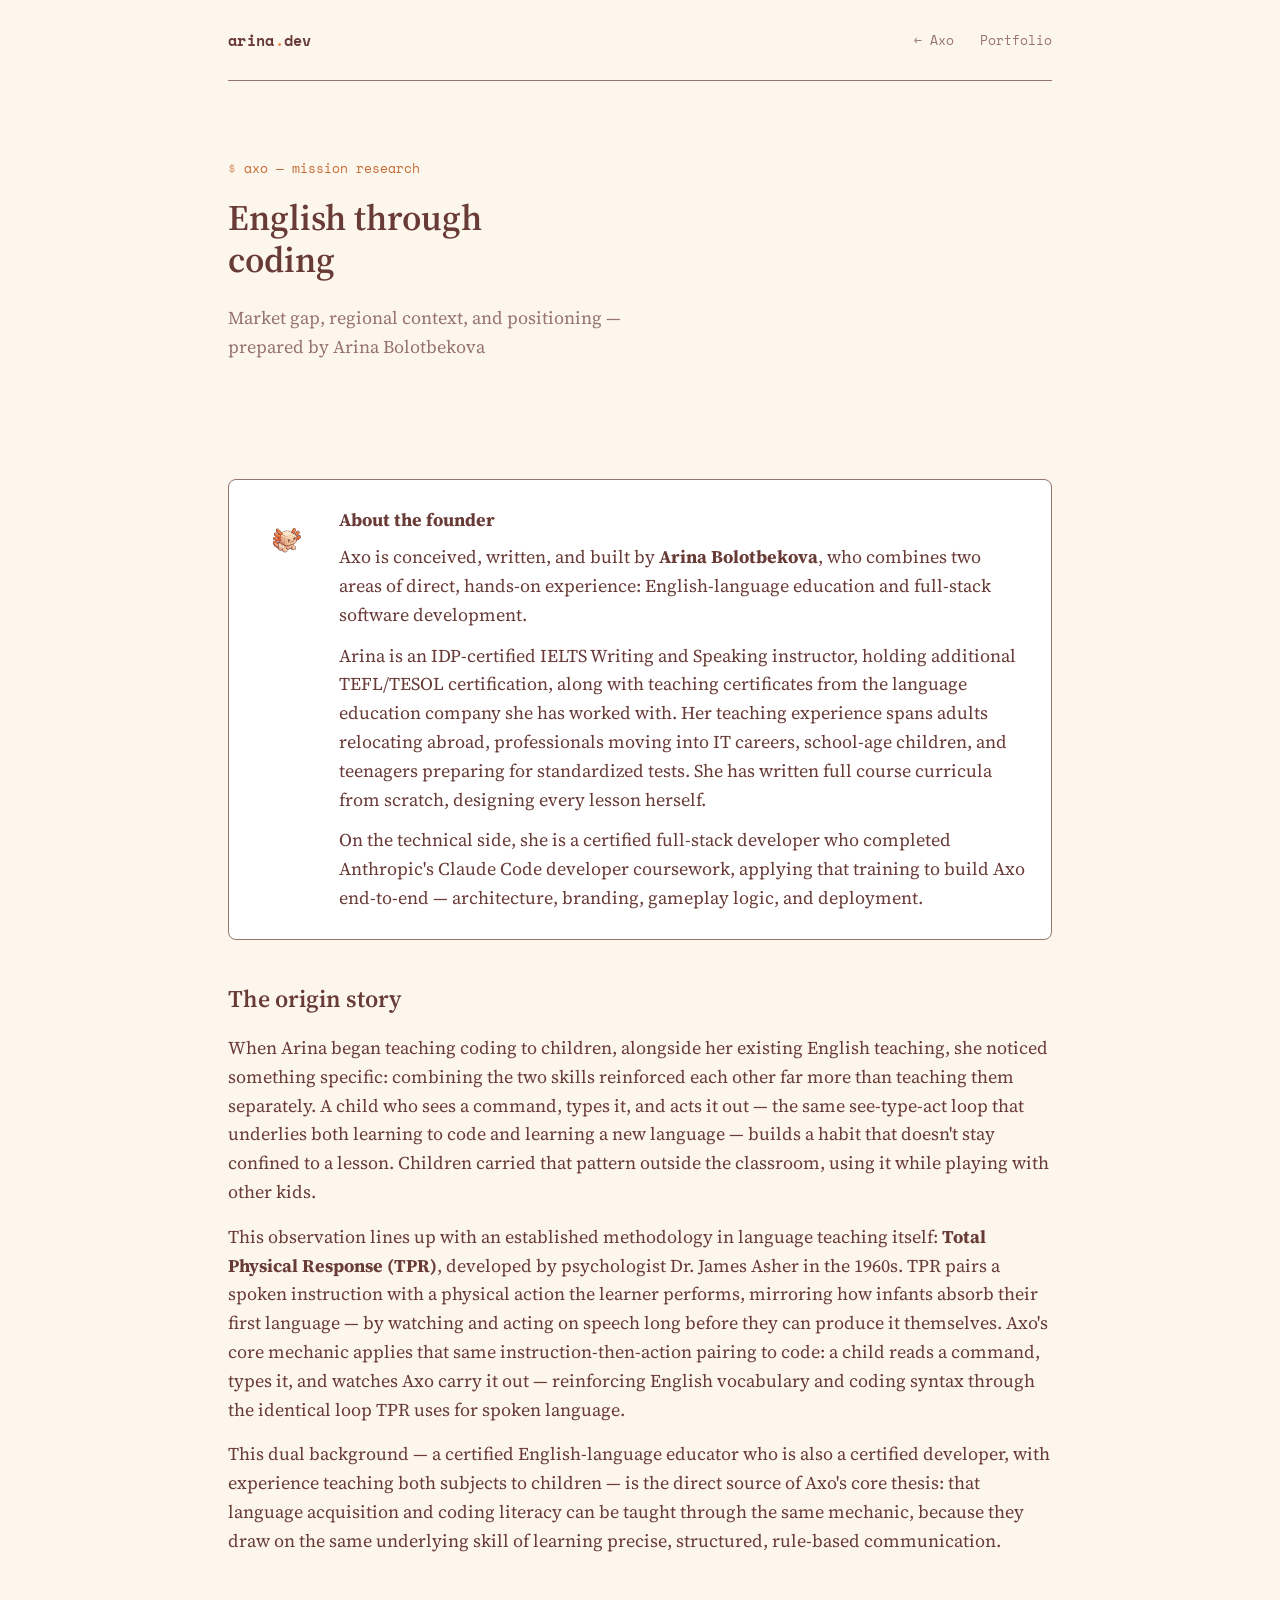
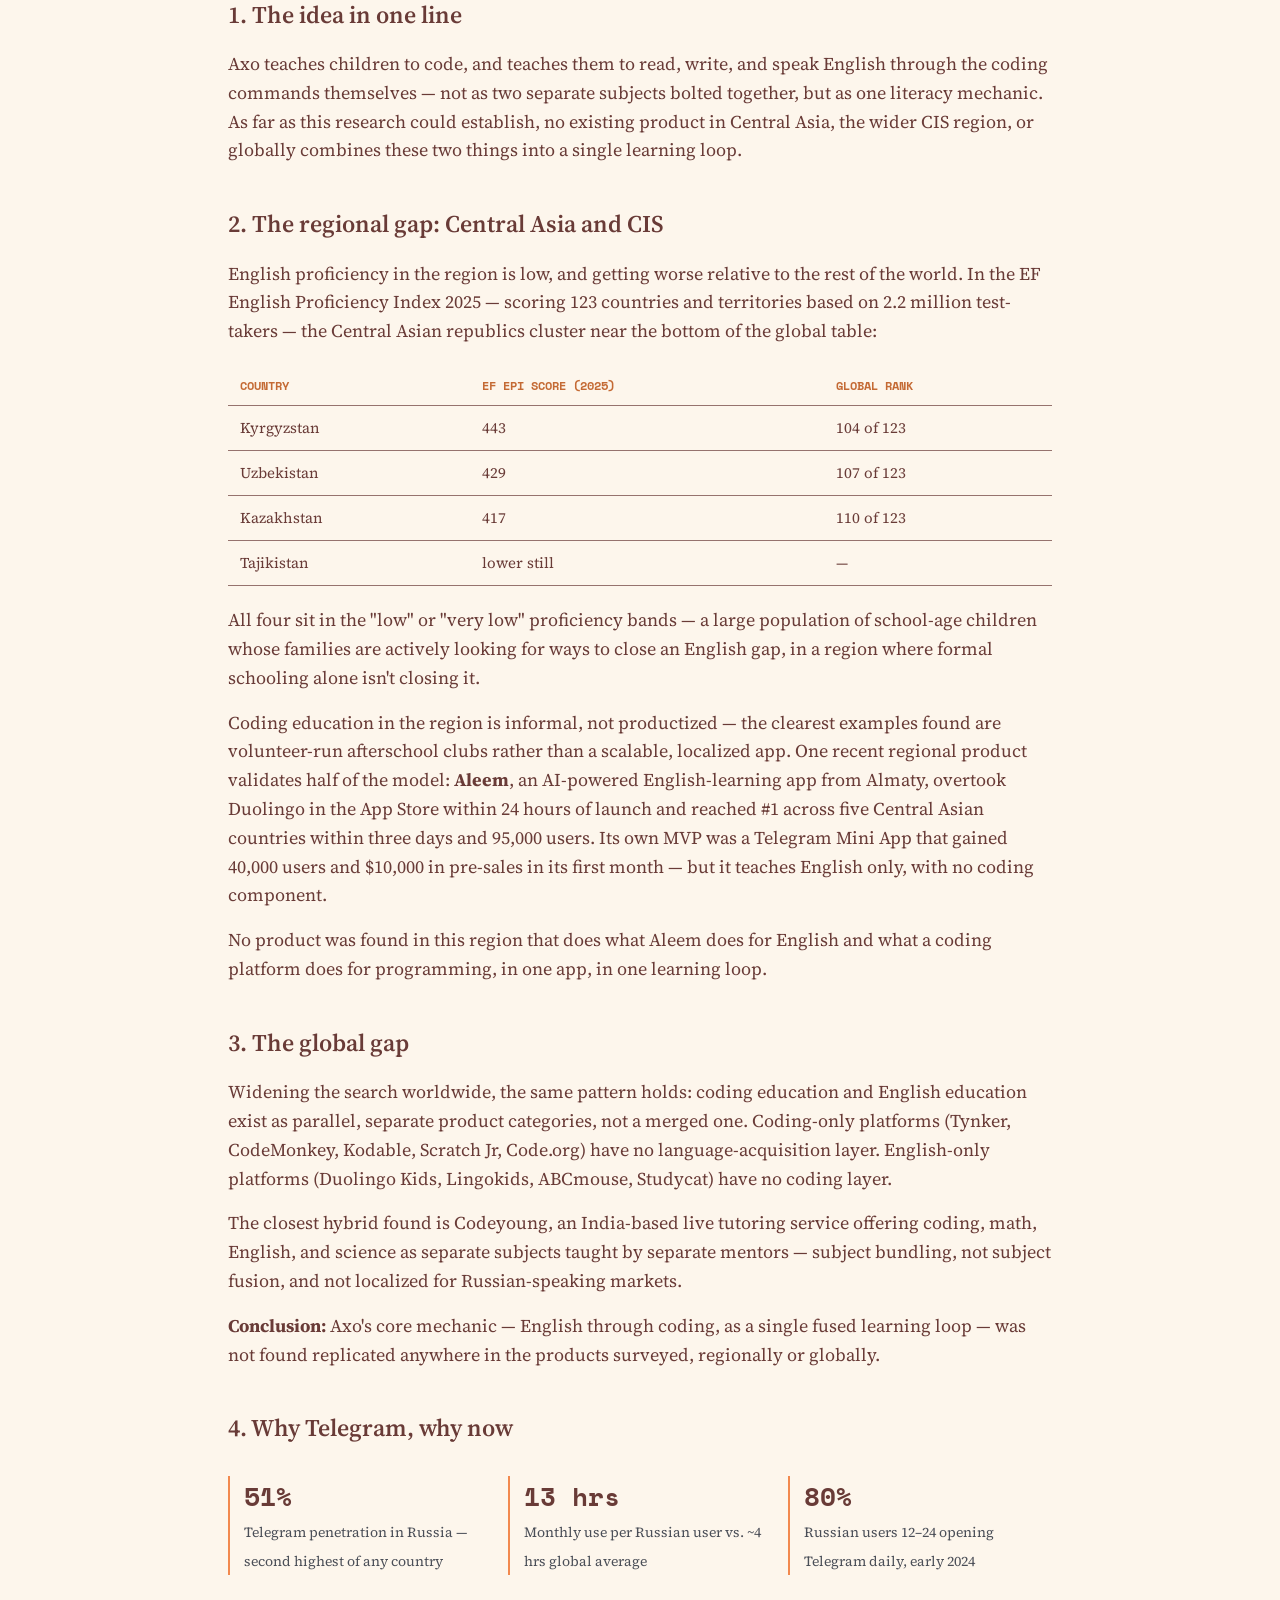
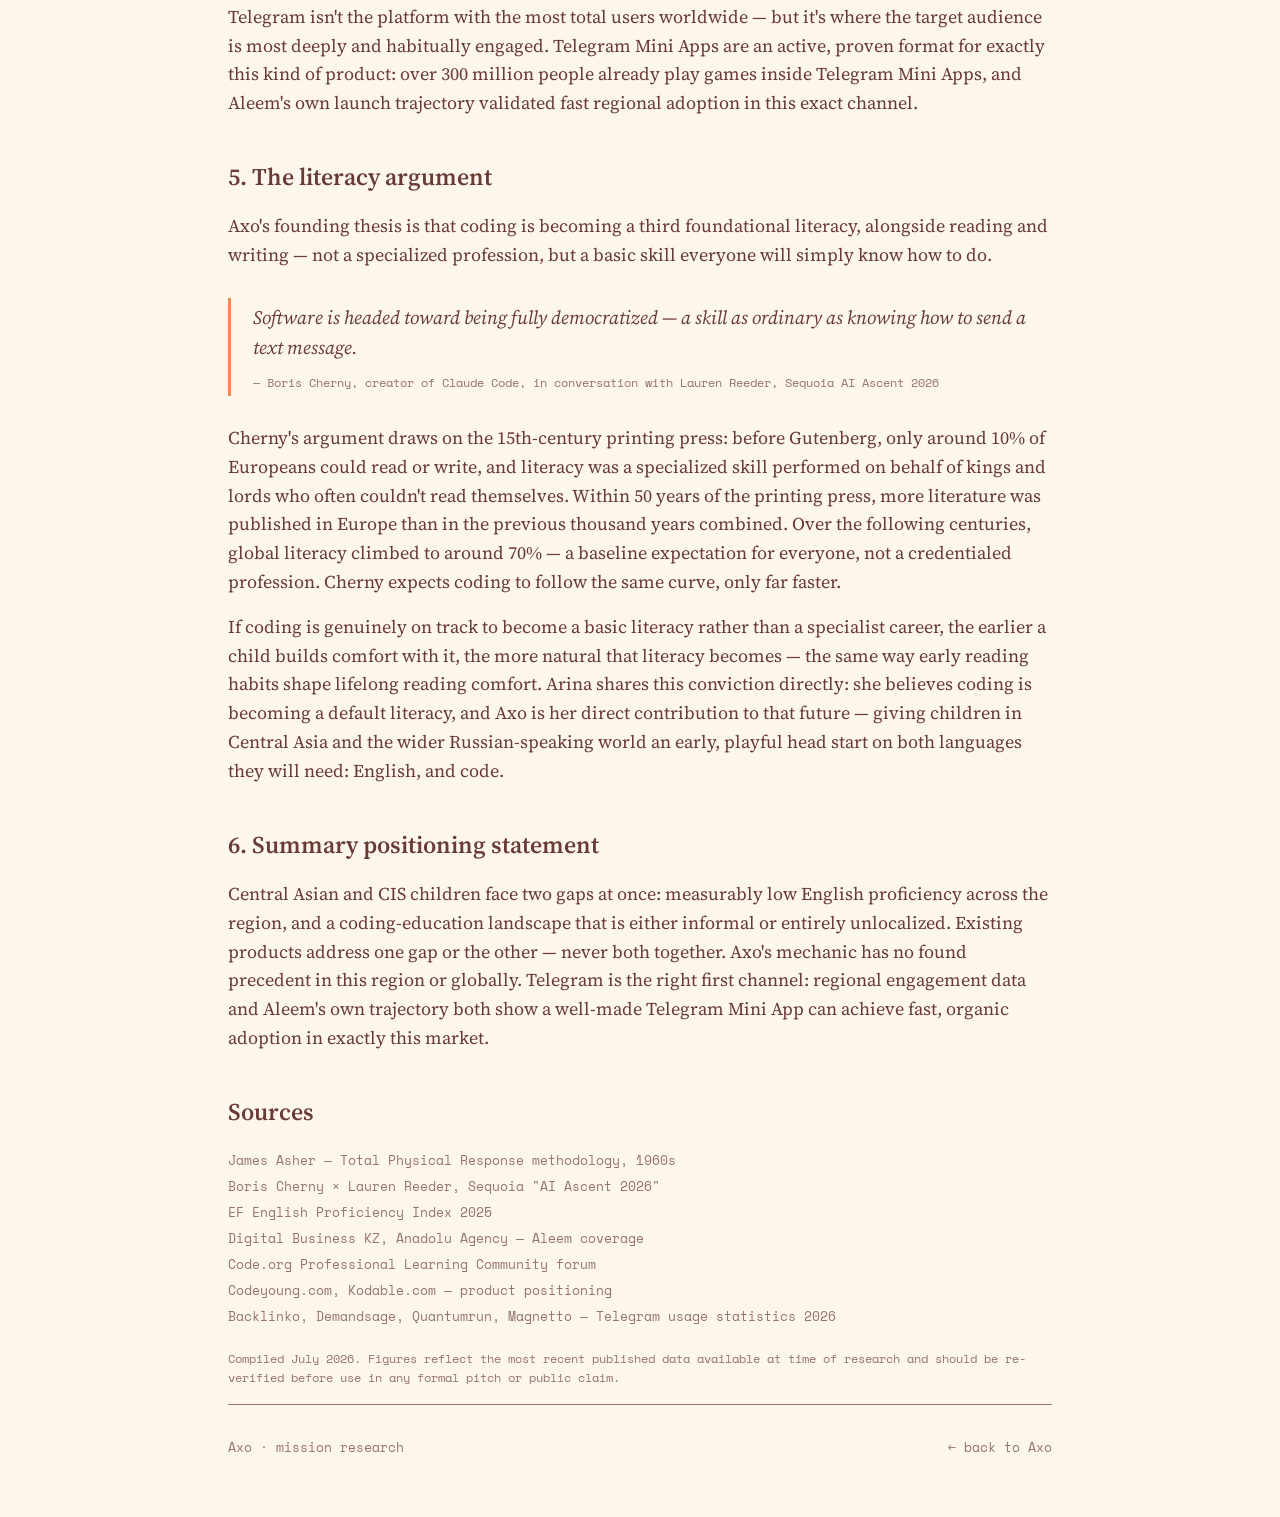
==== axo-research.html @ 9caea08e "Initial commit: static portfolio site (index, Axo page, Axo research)" ====
<!DOCTYPE html>
<html lang="en">
<head>
<meta charset="UTF-8">
<meta name="viewport" content="width=device-width, initial-scale=1.0">
<title>Axo — Mission Research</title>
<link rel="stylesheet" href="styles.css">
</head>
<body class="axo-theme">

<div class="wrap">
  <nav class="nav">
    <a href="index.html" class="nav-mark" style="color:var(--axo-brown)">arina<span style="color:var(--axo-orange)">.</span>dev</a>
    <div class="nav-links">
      <a href="axo.html">← Axo</a>
      <a href="index.html">Portfolio</a>
    </div>
  </nav>

  <section class="hero">
    <div class="eyebrow">axo — mission research</div>
    <h1 style="font-size:36px;">English through coding</h1>
    <p class="hero-sub">Market gap, regional context, and positioning — prepared by Arina Bolotbekova</p>
  </section>

  <div class="doc">

    <div class="founder-box">
      <img src="assets/axo-logo.png" alt="Arina Bolotbekova">
      <div>
        <h3 style="margin:0 0 8px;">About the founder</h3>
        <p style="margin:0 0 12px;">
          Axo is conceived, written, and built by <strong>Arina Bolotbekova</strong>, who combines
          two areas of direct, hands-on experience: English-language education and full-stack
          software development.
        </p>
        <p style="margin:0 0 12px;">
          Arina is an IDP-certified IELTS Writing and Speaking instructor, holding additional
          TEFL/TESOL certification, along with teaching certificates from the language education
          company she has worked with. Her teaching experience spans adults relocating abroad,
          professionals moving into IT careers, school-age children, and teenagers preparing for
          standardized tests. She has written full course curricula from scratch, designing every
          lesson herself.
        </p>
        <p style="margin:0;">
          On the technical side, she is a certified full-stack developer who completed Anthropic's
          Claude Code developer coursework, applying that training to build Axo end-to-end —
          architecture, branding, gameplay logic, and deployment.
        </p>
      </div>
    </div>

    <h2>The origin story</h2>
    <p>
      When Arina began teaching coding to children, alongside her existing English teaching, she
      noticed something specific: combining the two skills reinforced each other far more than
      teaching them separately. A child who sees a command, types it, and acts it out — the same
      see-type-act loop that underlies both learning to code and learning a new language — builds
      a habit that doesn't stay confined to a lesson. Children carried that pattern outside the
      classroom, using it while playing with other kids.
    </p>
    <p>
      This observation lines up with an established methodology in language teaching itself:
      <strong>Total Physical Response (TPR)</strong>, developed by psychologist Dr. James Asher in
      the 1960s. TPR pairs a spoken instruction with a physical action the learner performs,
      mirroring how infants absorb their first language — by watching and acting on speech long
      before they can produce it themselves. Axo's core mechanic applies that same
      instruction-then-action pairing to code: a child reads a command, types it, and watches Axo
      carry it out — reinforcing English vocabulary and coding syntax through the identical loop
      TPR uses for spoken language.
    </p>
    <p>
      This dual background — a certified English-language educator who is also a certified
      developer, with experience teaching both subjects to children — is the direct source of
      Axo's core thesis: that language acquisition and coding literacy can be taught through the
      same mechanic, because they draw on the same underlying skill of learning precise,
      structured, rule-based communication.
    </p>

    <h2>1. The idea in one line</h2>
    <p>
      Axo teaches children to code, and teaches them to read, write, and speak English through the
      coding commands themselves — not as two separate subjects bolted together, but as one
      literacy mechanic. As far as this research could establish, no existing product in Central
      Asia, the wider CIS region, or globally combines these two things into a single learning loop.
    </p>

    <h2>2. The regional gap: Central Asia and CIS</h2>
    <p>
      English proficiency in the region is low, and getting worse relative to the rest of the
      world. In the EF English Proficiency Index 2025 — scoring 123 countries and territories
      based on 2.2 million test-takers — the Central Asian republics cluster near the bottom of
      the global table:
    </p>
    <table>
      <tr><th>Country</th><th>EF EPI score (2025)</th><th>Global rank</th></tr>
      <tr><td>Kyrgyzstan</td><td>443</td><td>104 of 123</td></tr>
      <tr><td>Uzbekistan</td><td>429</td><td>107 of 123</td></tr>
      <tr><td>Kazakhstan</td><td>417</td><td>110 of 123</td></tr>
      <tr><td>Tajikistan</td><td>lower still</td><td>—</td></tr>
    </table>
    <p>
      All four sit in the "low" or "very low" proficiency bands — a large population of
      school-age children whose families are actively looking for ways to close an English gap,
      in a region where formal schooling alone isn't closing it.
    </p>
    <p>
      Coding education in the region is informal, not productized — the clearest examples found
      are volunteer-run afterschool clubs rather than a scalable, localized app. One recent
      regional product validates half of the model: <strong>Aleem</strong>, an AI-powered
      English-learning app from Almaty, overtook Duolingo in the App Store within 24 hours of
      launch and reached #1 across five Central Asian countries within three days and 95,000
      users. Its own MVP was a Telegram Mini App that gained 40,000 users and $10,000 in
      pre-sales in its first month — but it teaches English only, with no coding component.
    </p>
    <p>No product was found in this region that does what Aleem does for English and what a coding platform does for programming, in one app, in one learning loop.</p>

    <h2>3. The global gap</h2>
    <p>
      Widening the search worldwide, the same pattern holds: coding education and English
      education exist as parallel, separate product categories, not a merged one. Coding-only
      platforms (Tynker, CodeMonkey, Kodable, Scratch Jr, Code.org) have no language-acquisition
      layer. English-only platforms (Duolingo Kids, Lingokids, ABCmouse, Studycat) have no coding
      layer.
    </p>
    <p>
      The closest hybrid found is Codeyoung, an India-based live tutoring service offering coding,
      math, English, and science as separate subjects taught by separate mentors — subject
      bundling, not subject fusion, and not localized for Russian-speaking markets.
    </p>
    <p><strong>Conclusion:</strong> Axo's core mechanic — English through coding, as a
    single fused learning loop — was not found replicated anywhere in the products surveyed,
    regionally or globally.</p>

    <h2>4. Why Telegram, why now</h2>
    <div class="stats">
      <div class="stat">
        <span class="stat-num">51%</span>
        <span class="stat-label">Telegram penetration in Russia — second highest of any country</span>
      </div>
      <div class="stat">
        <span class="stat-num">13 hrs</span>
        <span class="stat-label">Monthly use per Russian user vs. ~4 hrs global average</span>
      </div>
      <div class="stat">
        <span class="stat-num">80%</span>
        <span class="stat-label">Russian users 12–24 opening Telegram daily, early 2024</span>
      </div>
    </div>
    <p>
      Telegram isn't the platform with the most total users worldwide — but it's where the target
      audience is most deeply and habitually engaged. Telegram Mini Apps are an active, proven
      format for exactly this kind of product: over 300 million people already play games inside
      Telegram Mini Apps, and Aleem's own launch trajectory validated fast regional adoption in
      this exact channel.
    </p>

    <h2>5. The literacy argument</h2>
    <p>
      Axo's founding thesis is that coding is becoming a third foundational literacy, alongside
      reading and writing — not a specialized profession, but a basic skill everyone will simply
      know how to do.
    </p>
    <div class="pull-quote">
      Software is headed toward being fully democratized — a skill as ordinary as knowing how to
      send a text message.
      <cite>— Boris Cherny, creator of Claude Code, in conversation with Lauren Reeder, Sequoia AI Ascent 2026</cite>
    </div>
    <p>
      Cherny's argument draws on the 15th-century printing press: before Gutenberg, only around
      10% of Europeans could read or write, and literacy was a specialized skill performed on
      behalf of kings and lords who often couldn't read themselves. Within 50 years of the
      printing press, more literature was published in Europe than in the previous thousand years
      combined. Over the following centuries, global literacy climbed to around 70% — a baseline
      expectation for everyone, not a credentialed profession. Cherny expects coding to follow the
      same curve, only far faster.
    </p>
    <p>
      If coding is genuinely on track to become a basic literacy rather than a specialist career,
      the earlier a child builds comfort with it, the more natural that literacy becomes — the
      same way early reading habits shape lifelong reading comfort. Arina shares this conviction
      directly: she believes coding is becoming a default literacy, and Axo is her direct
      contribution to that future — giving children in Central Asia and the wider Russian-speaking
      world an early, playful head start on both languages they will need: English, and code.
    </p>

    <h2>6. Summary positioning statement</h2>
    <p>
      Central Asian and CIS children face two gaps at once: measurably low English proficiency
      across the region, and a coding-education landscape that is either informal or entirely
      unlocalized. Existing products address one gap or the other — never both together. Axo's
      mechanic has no found precedent in this region or globally. Telegram is the right first
      channel: regional engagement data and Aleem's own trajectory both show a well-made Telegram
      Mini App can achieve fast, organic adoption in exactly this market.
    </p>

    <h2>Sources</h2>
    <div class="sources">
      James Asher — Total Physical Response methodology, 1960s<br>
      Boris Cherny × Lauren Reeder, Sequoia "AI Ascent 2026"<br>
      EF English Proficiency Index 2025<br>
      Digital Business KZ, Anadolu Agency — Aleem coverage<br>
      Code.org Professional Learning Community forum<br>
      Codeyoung.com, Kodable.com — product positioning<br>
      Backlinko, Demandsage, Quantumrun, Magnetto — Telegram usage statistics 2026
    </div>
    <p style="font-family:var(--mono); font-size:12px; color:var(--axo-brown-soft); margin-top:20px;">
      Compiled July 2026. Figures reflect the most recent published data available at time of
      research and should be re-verified before use in any formal pitch or public claim.
    </p>

  </div>

  <footer>
    <span>Axo · mission research</span>
    <a href="axo.html">← back to Axo</a>
  </footer>
</div>

</body>
</html>
---- styles.css ----
@import url('https://fonts.googleapis.com/css2?family=Space+Mono:wght@400;700&family=Source+Serif+4:ital,opsz,wght@0,8..60,400;0,8..60,600;1,8..60,400&display=swap');

/* ============================================
   DESIGN TOKENS
   Portfolio shell = ink + paper + red-pen accent (developer/teacher duality)
   Axo section = its own established brand (cream/brown/orange)
   ============================================ */
:root {
  --ink: #14171C;
  --ink-soft: #4A4E57;
  --paper: #F6F4EF;
  --paper-raised: #FFFFFF;
  --line: #DAD5C8;
  --red-pen: #C1442E;
  --red-pen-soft: #E8C9C2;

  --axo-cream: #FDF6EC;
  --axo-brown: #693B37;
  --axo-brown-soft: #96736E;
  --axo-orange: #F2894E;
  --axo-orange-dark: #C46A34;

  --mono: 'Space Mono', monospace;
  --serif: 'Source Serif 4', serif;

  --max-w: 880px;
}

* { box-sizing: border-box; }
html { scroll-behavior: smooth; }

body {
  margin: 0;
  background: var(--paper);
  color: var(--ink);
  font-family: var(--serif);
  font-size: 18px;
  line-height: 1.6;
  -webkit-font-smoothing: antialiased;
}

a { color: inherit; }

img { max-width: 100%; display: block; }

.wrap {
  max-width: var(--max-w);
  margin: 0 auto;
  padding: 0 28px;
}

/* ---------- NAV ---------- */
.nav {
  display: flex;
  justify-content: space-between;
  align-items: center;
  padding: 28px 0;
  border-bottom: 1px solid var(--line);
  margin-bottom: 8px;
}
.nav-mark {
  font-family: var(--mono);
  font-weight: 700;
  font-size: 15px;
  letter-spacing: 0.02em;
  text-decoration: none;
}
.nav-mark span { color: var(--red-pen); }
.nav-links {
  display: flex;
  gap: 26px;
  font-family: var(--mono);
  font-size: 13px;
}
.nav-links a { text-decoration: none; color: var(--ink-soft); }
.nav-links a:hover { color: var(--ink); }

/* ---------- EYEBROW / TERMINAL LABEL ---------- */
.eyebrow {
  font-family: var(--mono);
  font-size: 13px;
  color: var(--red-pen);
  display: inline-flex;
  align-items: center;
  gap: 8px;
  margin-bottom: 18px;
}
.eyebrow::before { content: '$'; opacity: 0.6; }

/* ---------- HERO ---------- */
.hero { padding: 64px 0 56px; }
.hero h1 {
  font-family: var(--serif);
  font-weight: 600;
  font-size: 44px;
  line-height: 1.18;
  margin: 0 0 22px;
  max-width: 15ch;
}
.hero h1 em {
  font-style: italic;
  color: var(--red-pen);
  position: relative;
}
.hero-sub {
  font-size: 18px;
  color: var(--ink-soft);
  max-width: 52ch;
  margin: 0 0 34px;
}
.cta-row { display: flex; gap: 14px; flex-wrap: wrap; }

.btn {
  font-family: var(--mono);
  font-size: 13px;
  text-decoration: none;
  padding: 12px 22px;
  border-radius: 3px;
  display: inline-block;
  border: 1px solid var(--ink);
  transition: all 0.15s ease;
}
.btn-primary { background: var(--ink); color: var(--paper); }
.btn-primary:hover { background: var(--red-pen); border-color: var(--red-pen); }
.btn-ghost { background: transparent; color: var(--ink); }
.btn-ghost:hover { border-color: var(--red-pen); color: var(--red-pen); }

/* ---------- SECTION LABEL (code-comment style) ---------- */
.section-label {
  font-family: var(--mono);
  font-size: 12px;
  color: var(--ink-soft);
  text-transform: lowercase;
  letter-spacing: 0.03em;
  margin-bottom: 10px;
}
.section-label::before { content: '// '; color: var(--line); }

.section { padding: 52px 0; border-top: 1px solid var(--line); }
.section h2 {
  font-family: var(--serif);
  font-weight: 600;
  font-size: 28px;
  margin: 0 0 24px;
}

/* ---------- PROJECT GRID ---------- */
.grid {
  display: grid;
  grid-template-columns: repeat(2, 1fr);
  gap: 18px;
}
.card {
  background: var(--paper-raised);
  border: 1px solid var(--line);
  border-radius: 6px;
  padding: 24px;
  text-decoration: none;
  color: var(--ink);
  transition: border-color 0.15s ease, transform 0.15s ease;
  display: flex;
  flex-direction: column;
  gap: 10px;
}
.card:hover { border-color: var(--red-pen); transform: translateY(-2px); }
.card-featured {
  grid-column: 1 / -1;
  background: var(--axo-cream);
  border-color: var(--axo-brown-soft);
  display: grid;
  grid-template-columns: 120px 1fr;
  gap: 22px;
  align-items: center;
  padding: 28px;
}
.card-featured:hover { border-color: var(--axo-orange); }
.card-featured img { width: 100px; }
.card-tag {
  font-family: var(--mono);
  font-size: 11px;
  color: var(--ink-soft);
  text-transform: uppercase;
  letter-spacing: 0.05em;
}
.card-featured .card-tag { color: var(--axo-orange-dark); }
.card h3 { margin: 0; font-size: 19px; font-weight: 600; }
.card p { margin: 0; font-size: 15px; color: var(--ink-soft); line-height: 1.5; }

/* ---------- STAT CALLOUTS ---------- */
.stats {
  display: grid;
  grid-template-columns: repeat(3, 1fr);
  gap: 16px;
  margin: 28px 0;
}
.stat {
  border-left: 2px solid var(--red-pen);
  padding-left: 14px;
}
.stat-num {
  font-family: var(--mono);
  font-size: 26px;
  font-weight: 700;
  display: block;
}
.stat-label { font-size: 14px; color: var(--ink-soft); }

/* ---------- FOOTER ---------- */
footer {
  border-top: 1px solid var(--line);
  padding: 32px 0 60px;
  font-family: var(--mono);
  font-size: 13px;
  color: var(--ink-soft);
  display: flex;
  justify-content: space-between;
}
footer a { text-decoration: none; }
footer a:hover { color: var(--red-pen); }

/* ---------- AXO PAGE THEME OVERRIDE ---------- */
body.axo-theme {
  background: var(--axo-cream);
  color: var(--axo-brown);
}
.axo-theme .nav { border-color: var(--axo-brown-soft); }
.axo-theme .nav-links a { color: var(--axo-brown-soft); }
.axo-theme .nav-links a:hover { color: var(--axo-brown); }
.axo-theme .eyebrow { color: var(--axo-orange-dark); }
.axo-theme .hero-sub { color: var(--axo-brown-soft); }
.axo-theme .section { border-color: var(--axo-brown-soft); }
.axo-theme .btn { border-color: var(--axo-brown); }
.axo-theme .btn-primary { background: var(--axo-orange); color: #fff; border-color: var(--axo-orange-dark); }
.axo-theme .btn-primary:hover { background: var(--axo-orange-dark); }
.axo-theme .btn-ghost:hover { border-color: var(--axo-orange); color: var(--axo-orange-dark); }
.axo-theme .stat { border-color: var(--axo-orange); }
.axo-theme footer { border-color: var(--axo-brown-soft); color: var(--axo-brown-soft); }
.axo-theme footer a:hover { color: var(--axo-orange-dark); }
.axo-theme .section-label::before { color: var(--axo-brown-soft); }

.mascot-hero {
  width: 220px;
  margin: 0 auto 28px;
}

.loop-row {
  display: grid;
  grid-template-columns: repeat(3, 1fr);
  gap: 20px;
  margin: 32px 0;
}
.loop-step {
  background: var(--paper-raised);
  border: 1px solid var(--axo-brown-soft);
  border-radius: 8px;
  padding: 22px;
  text-align: center;
}
.loop-step .n {
  font-family: var(--mono);
  color: var(--axo-orange-dark);
  font-size: 13px;
  display: block;
  margin-bottom: 8px;
}
.loop-step h4 { margin: 0 0 8px; font-size: 17px; }
.loop-step p { margin: 0; font-size: 14px; color: var(--axo-brown-soft); }

.screenshot-frame {
  border: 1px solid var(--axo-brown-soft);
  border-radius: 10px;
  overflow: hidden;
  margin: 28px 0;
  box-shadow: 0 8px 24px rgba(105,59,55,0.08);
}

/* ---------- RESEARCH DOC STYLING ---------- */
.doc { font-family: var(--serif); }
.doc h2 {
  font-family: var(--serif);
  font-size: 24px;
  font-weight: 600;
  margin: 40px 0 16px;
}
.doc h3 { font-size: 18px; margin: 24px 0 10px; }
.doc p { margin: 0 0 16px; }
.doc table {
  width: 100%;
  border-collapse: collapse;
  margin: 20px 0;
  font-size: 15px;
}
.doc th, .doc td {
  text-align: left;
  padding: 10px 12px;
  border-bottom: 1px solid var(--axo-brown-soft);
}
.doc th { font-family: var(--mono); font-size: 12px; text-transform: uppercase; color: var(--axo-orange-dark); }
.pull-quote {
  border-left: 3px solid var(--axo-orange);
  padding: 4px 0 4px 22px;
  margin: 28px 0;
  font-style: italic;
  font-size: 19px;
  color: var(--axo-brown);
}
.pull-quote cite {
  display: block;
  font-family: var(--mono);
  font-style: normal;
  font-size: 12px;
  color: var(--axo-brown-soft);
  margin-top: 10px;
}
.sources {
  font-family: var(--mono);
  font-size: 13px;
  color: var(--axo-brown-soft);
  line-height: 2;
}
.founder-box {
  background: var(--paper-raised);
  border: 1px solid var(--axo-brown-soft);
  border-radius: 8px;
  padding: 26px;
  margin: 28px 0;
  display: flex;
  gap: 20px;
  align-items: flex-start;
}
.founder-box img { width: 64px; border-radius: 50%; flex-shrink: 0; }

/* ---------- RESPONSIVE ---------- */
@media (max-width: 640px) {
  .hero h1 { font-size: 32px; }
  .grid { grid-template-columns: 1fr; }
  .card-featured { grid-template-columns: 1fr; text-align: center; }
  .card-featured img { margin: 0 auto; }
  .stats { grid-template-columns: 1fr; }
  .loop-row { grid-template-columns: 1fr; }
  .founder-box { flex-direction: column; }
}
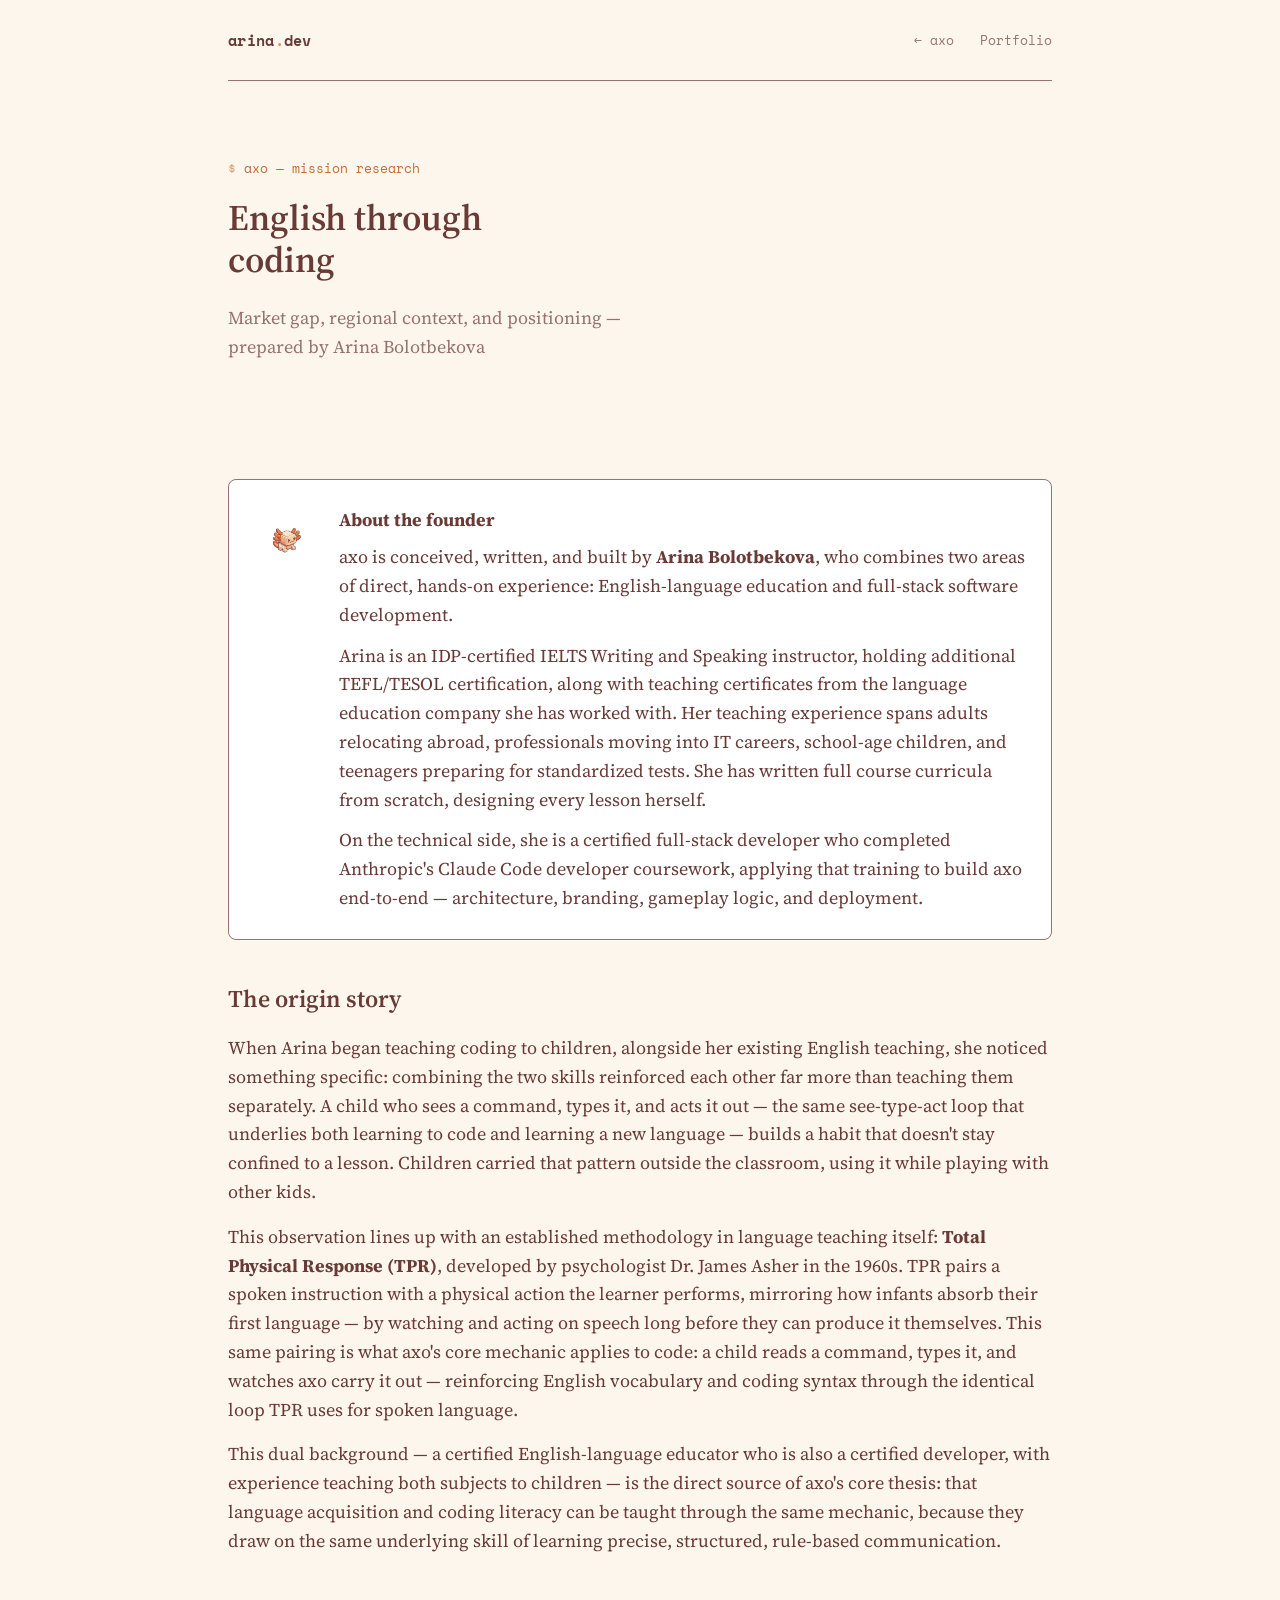
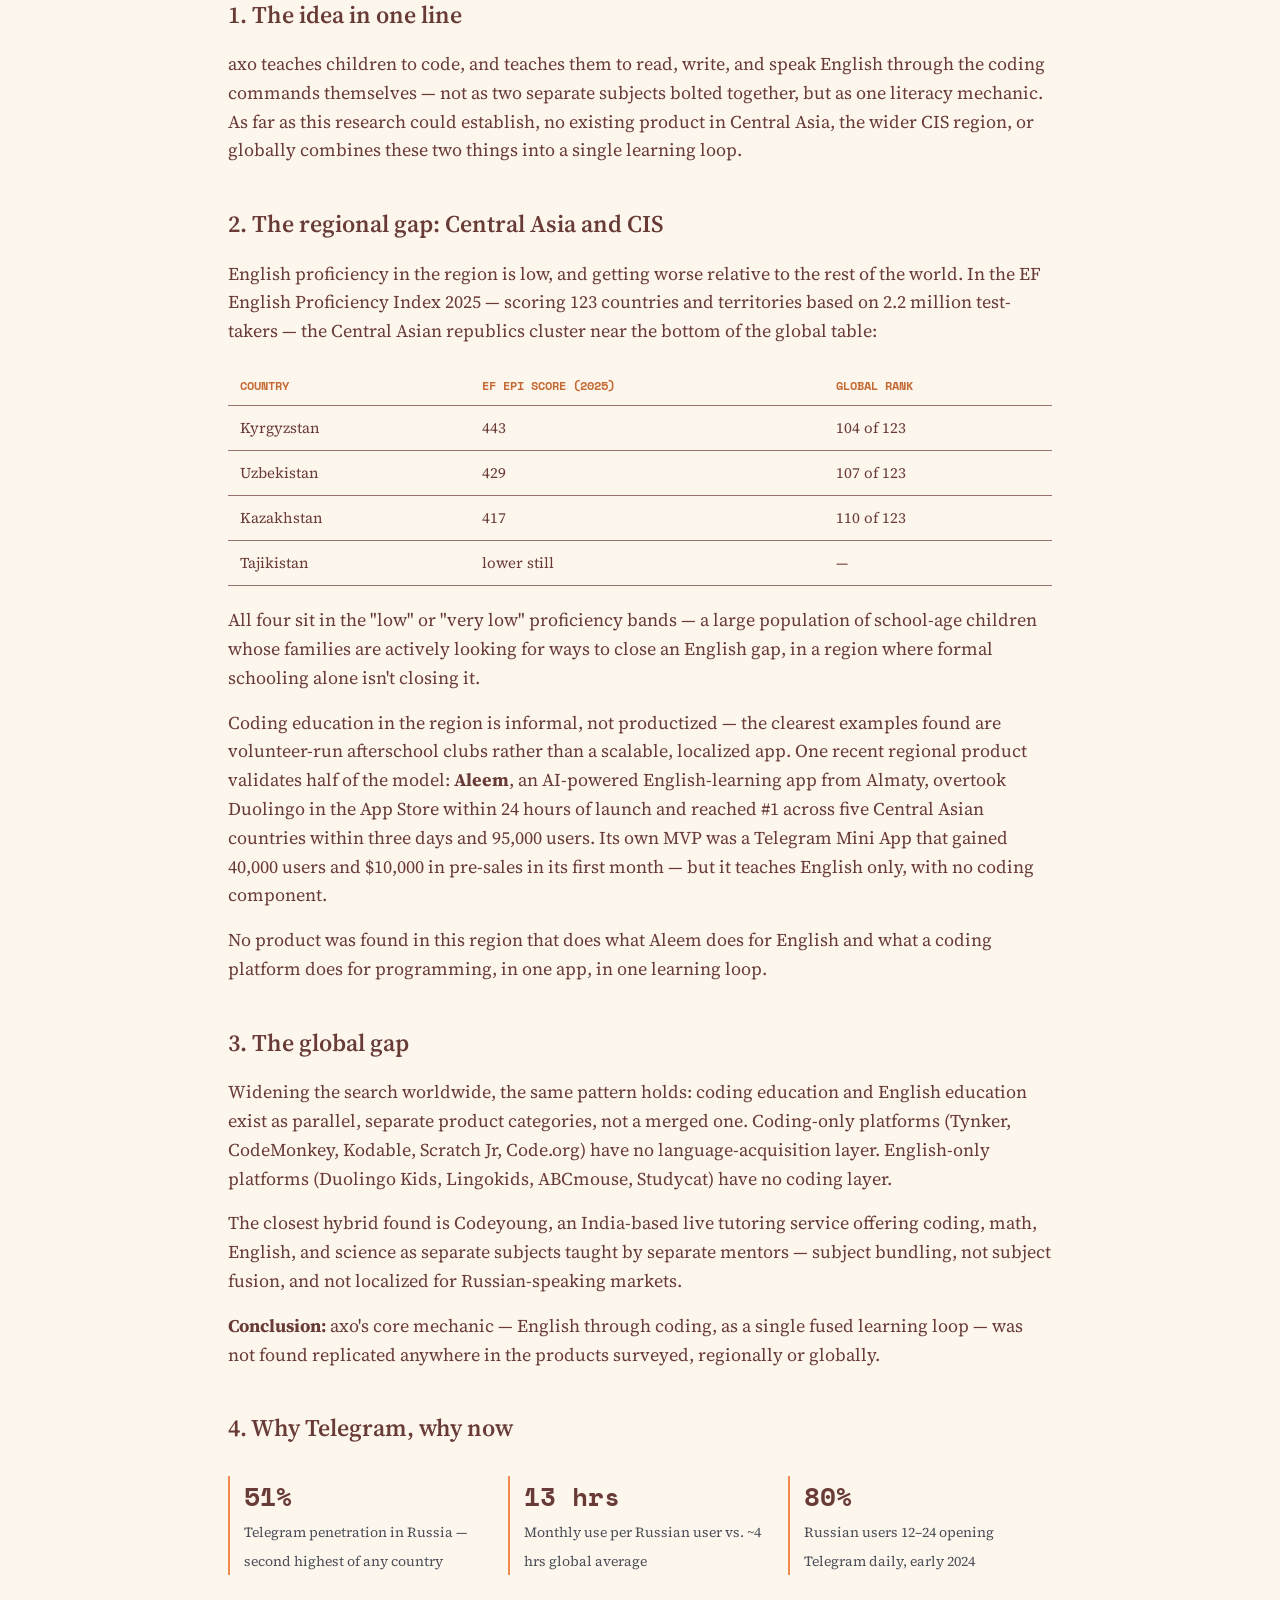
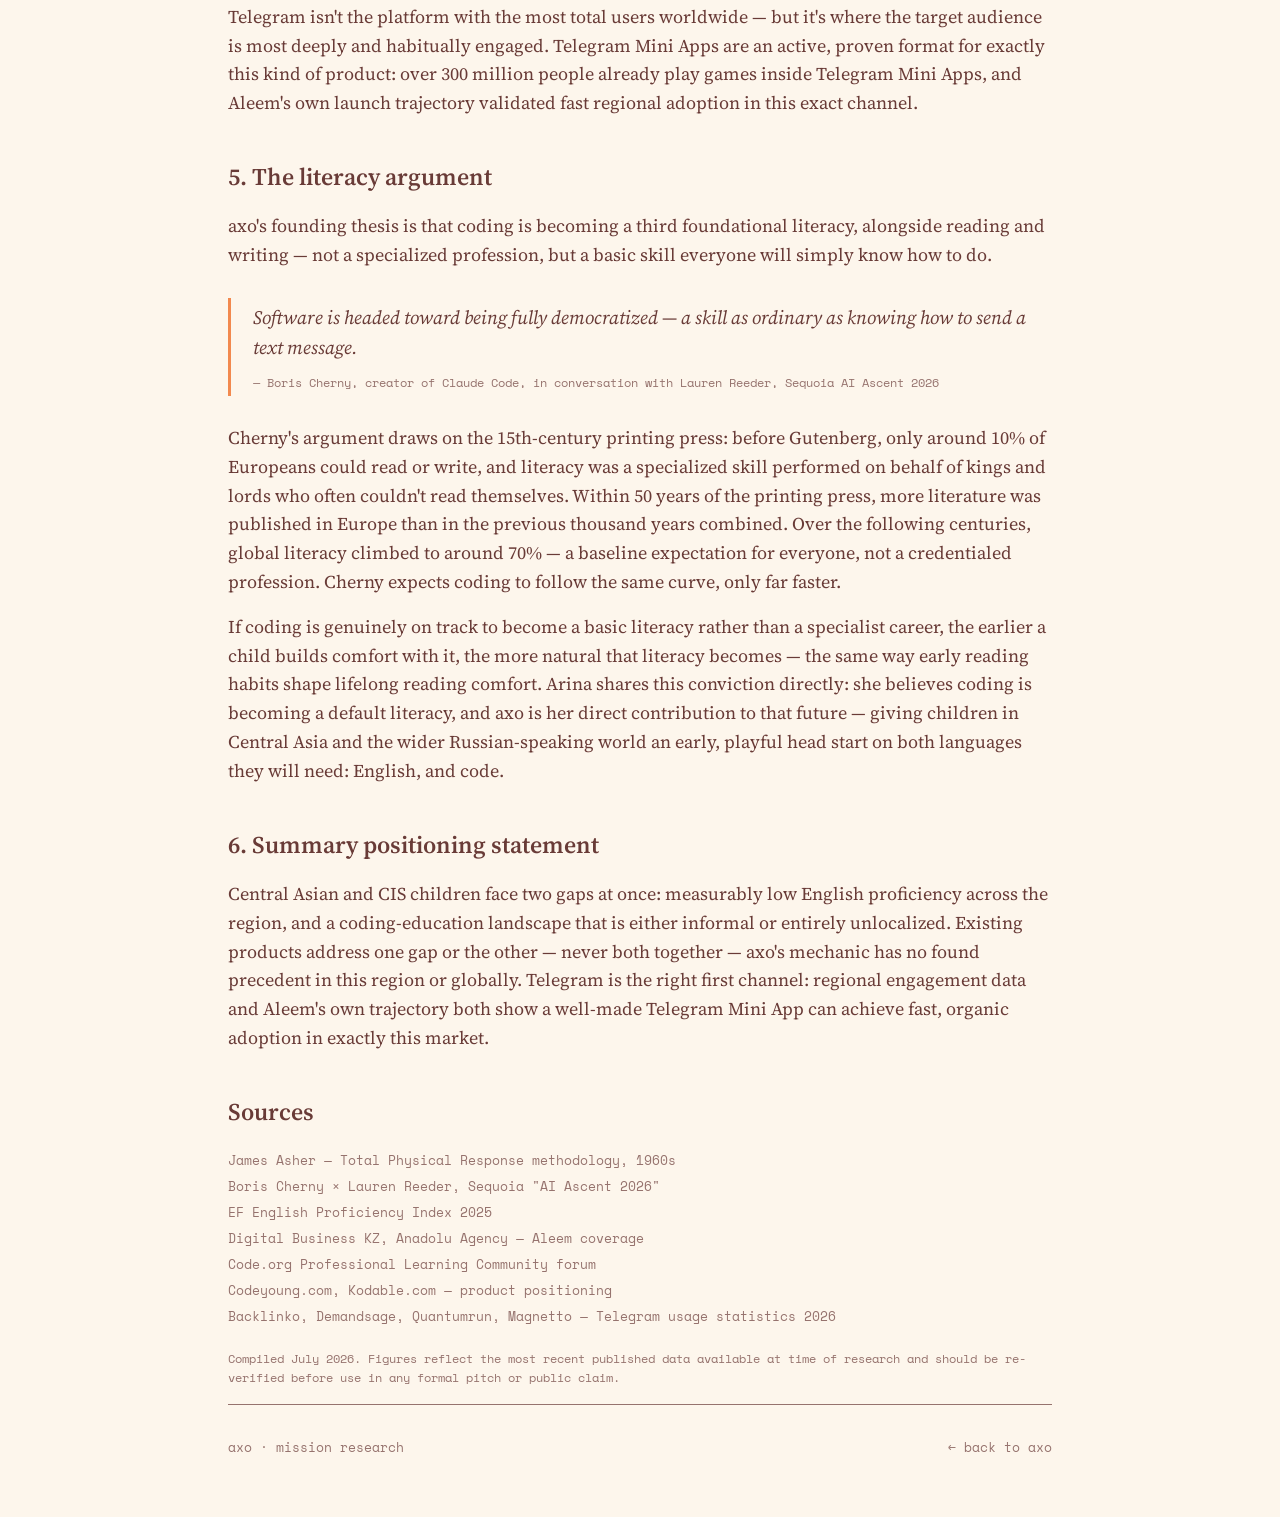
==== commit f56397c4: "Checkpoint: lowercase axo branding, add WhisperFlow and Lead the Ship pages - Rename brand to lowerc" ====
--- a/axo-research.html
+++ b/axo-research.html
@@ -3,7 +3,7 @@
 <head>
 <meta charset="UTF-8">
 <meta name="viewport" content="width=device-width, initial-scale=1.0">
-<title>Axo — Mission Research</title>
+<title>axo — Mission Research</title>
 <link rel="stylesheet" href="styles.css">
 </head>
 <body class="axo-theme">
@@ -12,7 +12,7 @@
   <nav class="nav">
     <a href="index.html" class="nav-mark" style="color:var(--axo-brown)">arina<span style="color:var(--axo-orange)">.</span>dev</a>
     <div class="nav-links">
-      <a href="axo.html">← Axo</a>
+      <a href="axo.html">← axo</a>
       <a href="index.html">Portfolio</a>
     </div>
   </nav>
@@ -30,7 +30,7 @@
       <div>
         <h3 style="margin:0 0 8px;">About the founder</h3>
         <p style="margin:0 0 12px;">
-          Axo is conceived, written, and built by <strong>Arina Bolotbekova</strong>, who combines
+          axo is conceived, written, and built by <strong>Arina Bolotbekova</strong>, who combines
           two areas of direct, hands-on experience: English-language education and full-stack
           software development.
         </p>
@@ -44,7 +44,7 @@
         </p>
         <p style="margin:0;">
           On the technical side, she is a certified full-stack developer who completed Anthropic's
-          Claude Code developer coursework, applying that training to build Axo end-to-end —
+          Claude Code developer coursework, applying that training to build axo end-to-end —
           architecture, branding, gameplay logic, and deployment.
         </p>
       </div>
@@ -64,22 +64,22 @@
       <strong>Total Physical Response (TPR)</strong>, developed by psychologist Dr. James Asher in
       the 1960s. TPR pairs a spoken instruction with a physical action the learner performs,
       mirroring how infants absorb their first language — by watching and acting on speech long
-      before they can produce it themselves. Axo's core mechanic applies that same
-      instruction-then-action pairing to code: a child reads a command, types it, and watches Axo
+      before they can produce it themselves. This same pairing is what axo's core mechanic
+      applies to code: a child reads a command, types it, and watches axo
       carry it out — reinforcing English vocabulary and coding syntax through the identical loop
       TPR uses for spoken language.
     </p>
     <p>
       This dual background — a certified English-language educator who is also a certified
       developer, with experience teaching both subjects to children — is the direct source of
-      Axo's core thesis: that language acquisition and coding literacy can be taught through the
+      axo's core thesis: that language acquisition and coding literacy can be taught through the
       same mechanic, because they draw on the same underlying skill of learning precise,
       structured, rule-based communication.
     </p>
 
     <h2>1. The idea in one line</h2>
     <p>
-      Axo teaches children to code, and teaches them to read, write, and speak English through the
+      axo teaches children to code, and teaches them to read, write, and speak English through the
       coding commands themselves — not as two separate subjects bolted together, but as one
       literacy mechanic. As far as this research could establish, no existing product in Central
       Asia, the wider CIS region, or globally combines these two things into a single learning loop.
@@ -128,7 +128,7 @@
       math, English, and science as separate subjects taught by separate mentors — subject
       bundling, not subject fusion, and not localized for Russian-speaking markets.
     </p>
-    <p><strong>Conclusion:</strong> Axo's core mechanic — English through coding, as a
+    <p><strong>Conclusion:</strong> axo's core mechanic — English through coding, as a
     single fused learning loop — was not found replicated anywhere in the products surveyed,
     regionally or globally.</p>
 
@@ -157,7 +157,7 @@
 
     <h2>5. The literacy argument</h2>
     <p>
-      Axo's founding thesis is that coding is becoming a third foundational literacy, alongside
+      axo's founding thesis is that coding is becoming a third foundational literacy, alongside
       reading and writing — not a specialized profession, but a basic skill everyone will simply
       know how to do.
     </p>
@@ -179,7 +179,7 @@
       If coding is genuinely on track to become a basic literacy rather than a specialist career,
       the earlier a child builds comfort with it, the more natural that literacy becomes — the
       same way early reading habits shape lifelong reading comfort. Arina shares this conviction
-      directly: she believes coding is becoming a default literacy, and Axo is her direct
+      directly: she believes coding is becoming a default literacy, and axo is her direct
       contribution to that future — giving children in Central Asia and the wider Russian-speaking
       world an early, playful head start on both languages they will need: English, and code.
     </p>
@@ -188,8 +188,8 @@
     <p>
       Central Asian and CIS children face two gaps at once: measurably low English proficiency
       across the region, and a coding-education landscape that is either informal or entirely
-      unlocalized. Existing products address one gap or the other — never both together. Axo's
-      mechanic has no found precedent in this region or globally. Telegram is the right first
+      unlocalized. Existing products address one gap or the other — never both together —
+      axo's mechanic has no found precedent in this region or globally. Telegram is the right first
       channel: regional engagement data and Aleem's own trajectory both show a well-made Telegram
       Mini App can achieve fast, organic adoption in exactly this market.
     </p>
@@ -212,8 +212,8 @@
   </div>
 
   <footer>
-    <span>Axo · mission research</span>
-    <a href="axo.html">← back to Axo</a>
+    <span>axo · mission research</span>
+    <a href="axo.html">← back to axo</a>
   </footer>
 </div>
 
--- a/styles.css
+++ b/styles.css
@@ -3,7 +3,7 @@
 /* ============================================
    DESIGN TOKENS
    Portfolio shell = ink + paper + red-pen accent (developer/teacher duality)
-   Axo section = its own established brand (cream/brown/orange)
+   axo section = its own established brand (cream/brown/orange)
    ============================================ */
 :root {
   --ink: #14171C;
@@ -41,6 +41,15 @@
 
 a { color: inherit; }
 
+code {
+  font-family: var(--mono);
+  font-size: 0.88em;
+  background: rgba(20,23,28,0.06);
+  padding: 2px 6px;
+  border-radius: 3px;
+}
+.axo-theme code { background: rgba(105,59,55,0.08); }
+
 img { max-width: 100%; display: block; }
 
 .wrap {
@@ -175,6 +184,17 @@
 }
 .card-featured:hover { border-color: var(--axo-orange); }
 .card-featured img { width: 100px; }
+.card-featured-alt {
+  grid-column: 1 / -1;
+  background: var(--paper-raised);
+  border: 1px solid var(--ink);
+  display: grid;
+  grid-template-columns: 1fr;
+  gap: 8px;
+  padding: 28px;
+}
+.card-featured-alt:hover { border-color: var(--red-pen); }
+.card-featured-alt .card-tag { color: var(--red-pen); }
 .card-tag {
   font-family: var(--mono);
   font-size: 11px;
@@ -218,7 +238,7 @@
 footer a { text-decoration: none; }
 footer a:hover { color: var(--red-pen); }
 
-/* ---------- AXO PAGE THEME OVERRIDE ---------- */
+/* ---------- axo page theme override ---------- */
 body.axo-theme {
   background: var(--axo-cream);
   color: var(--axo-brown);
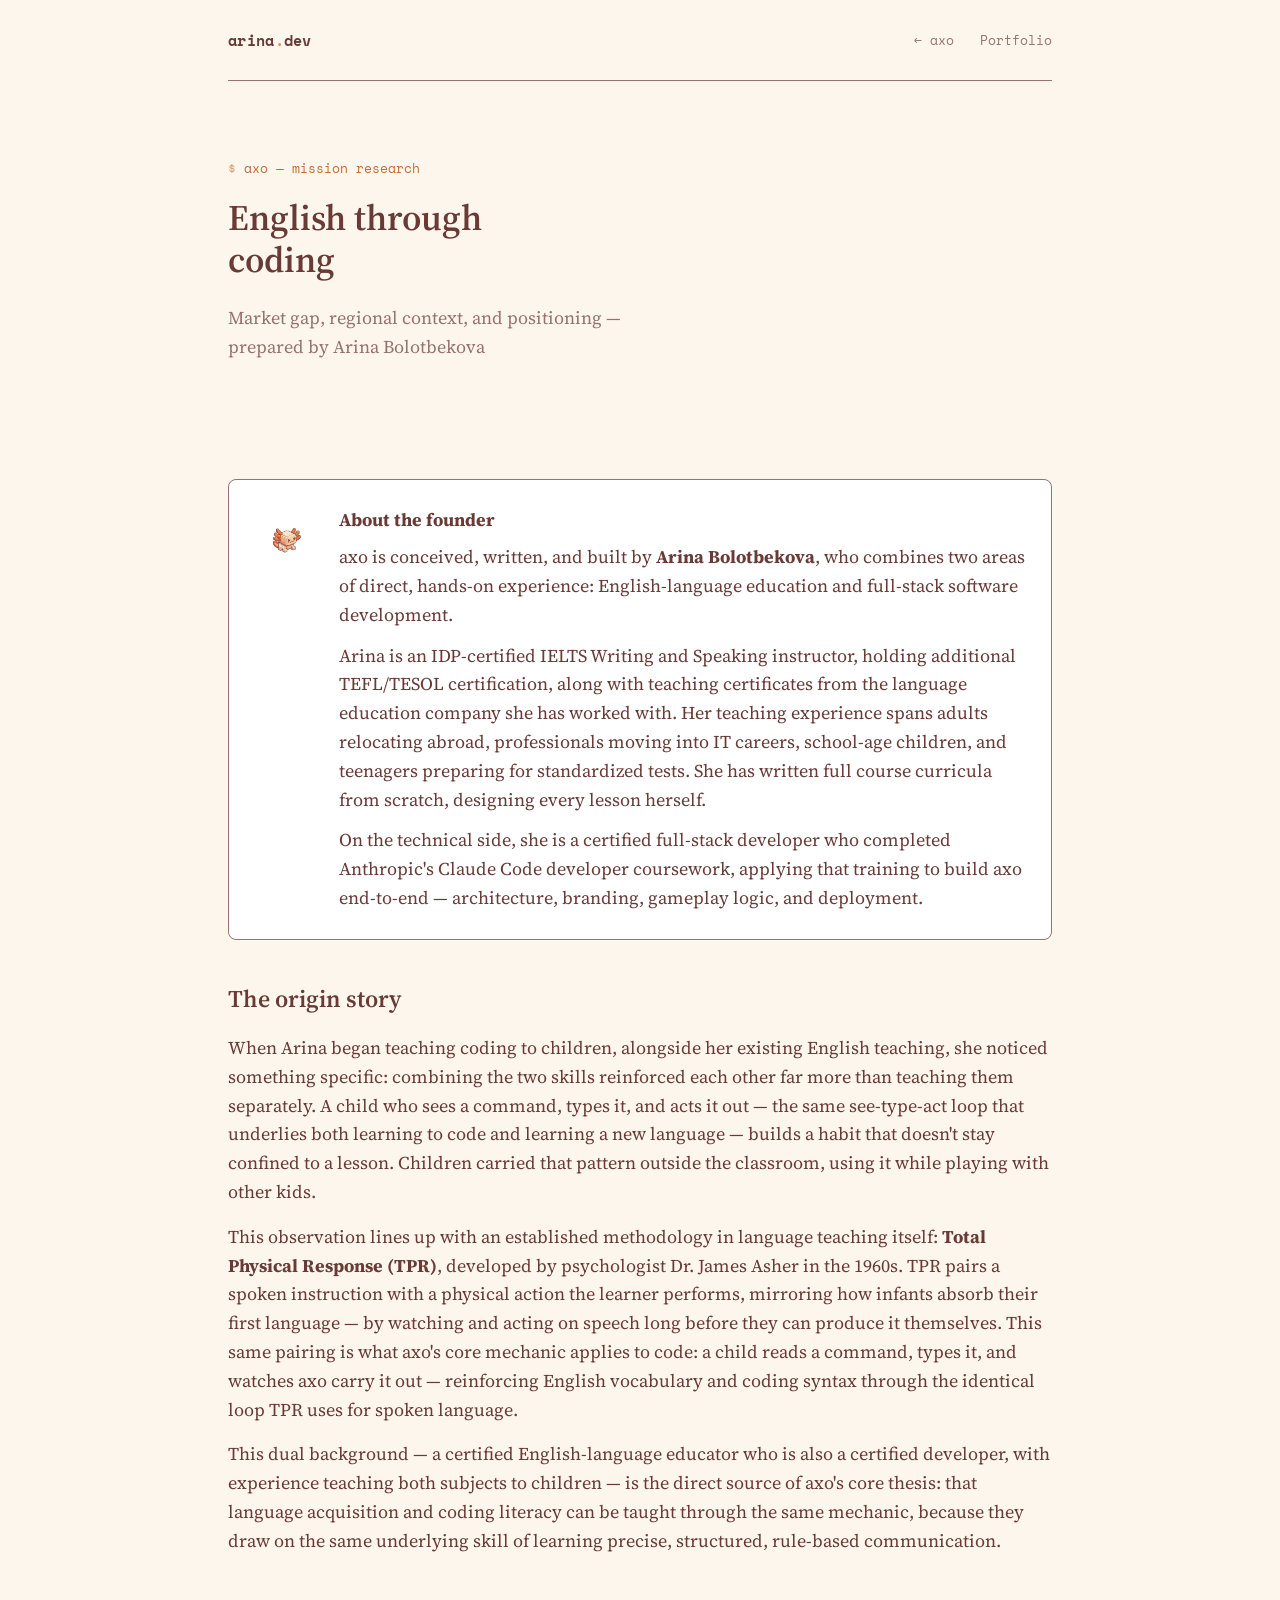
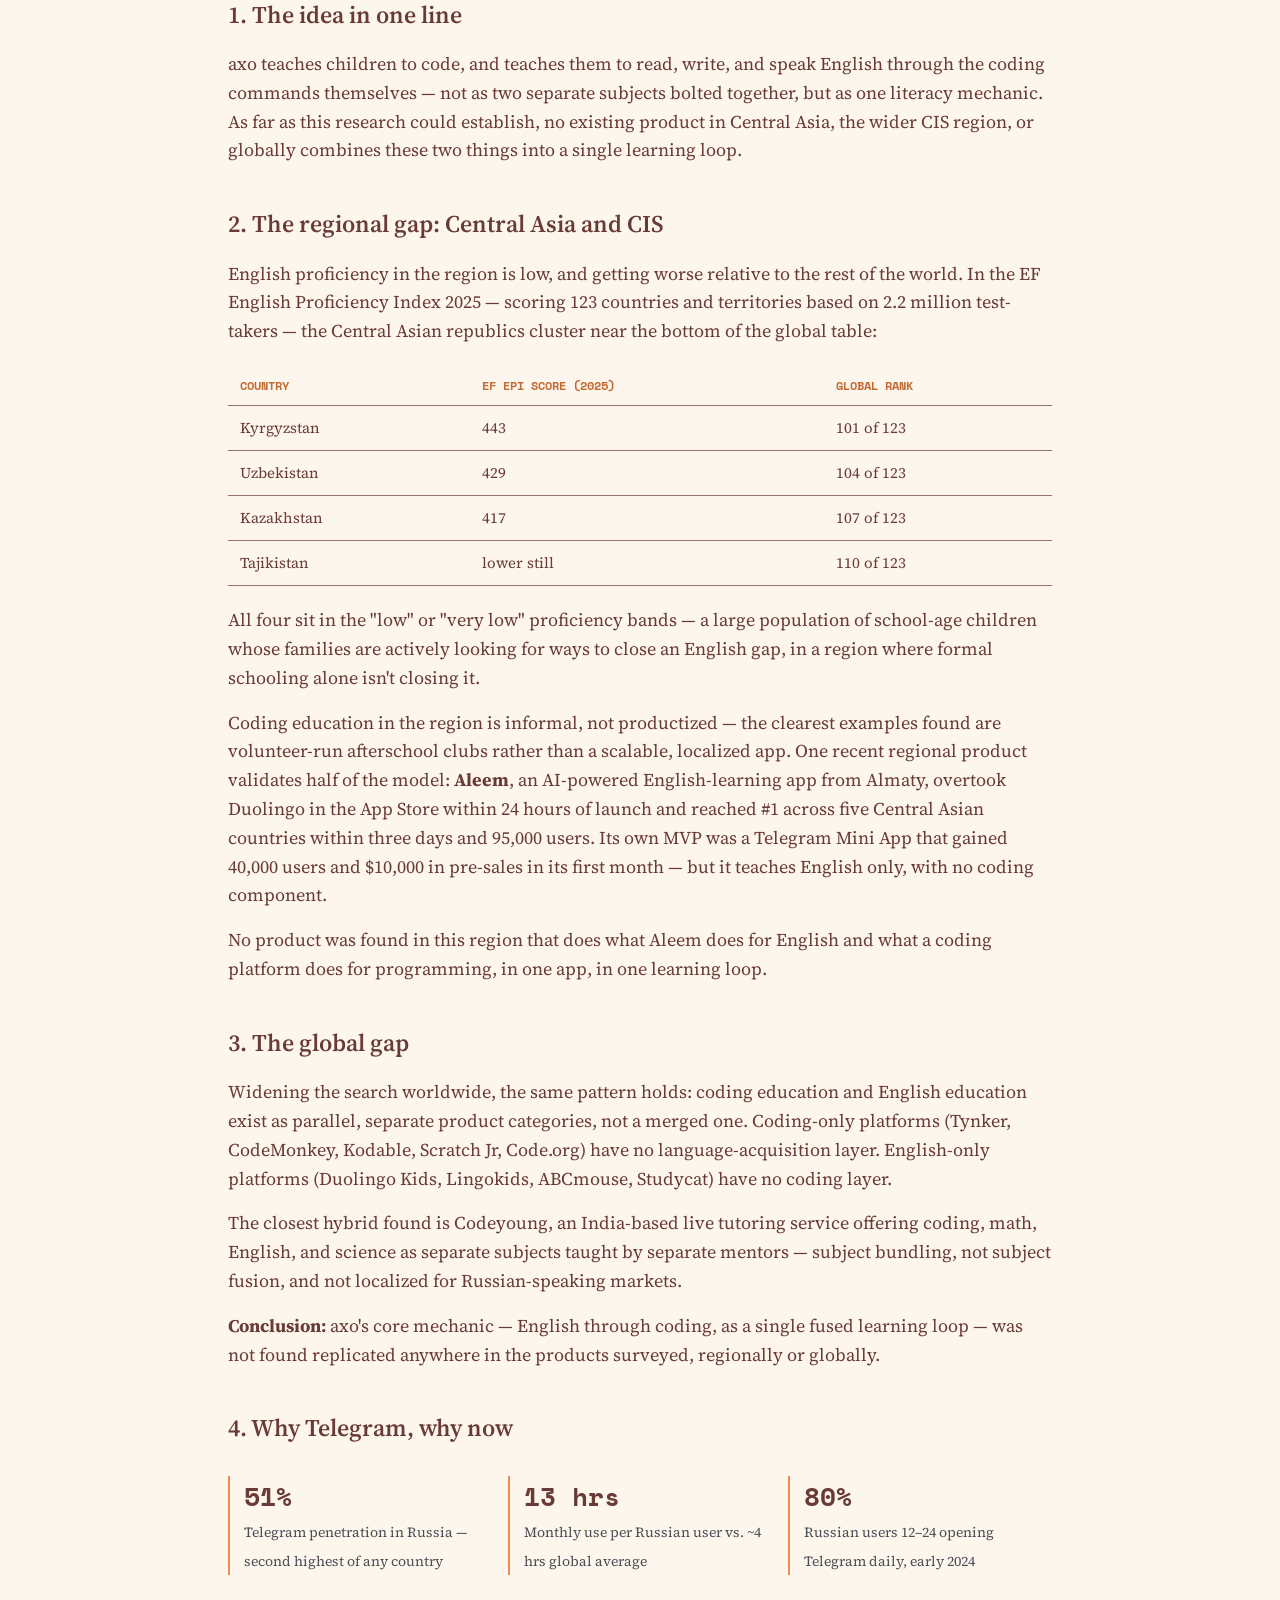
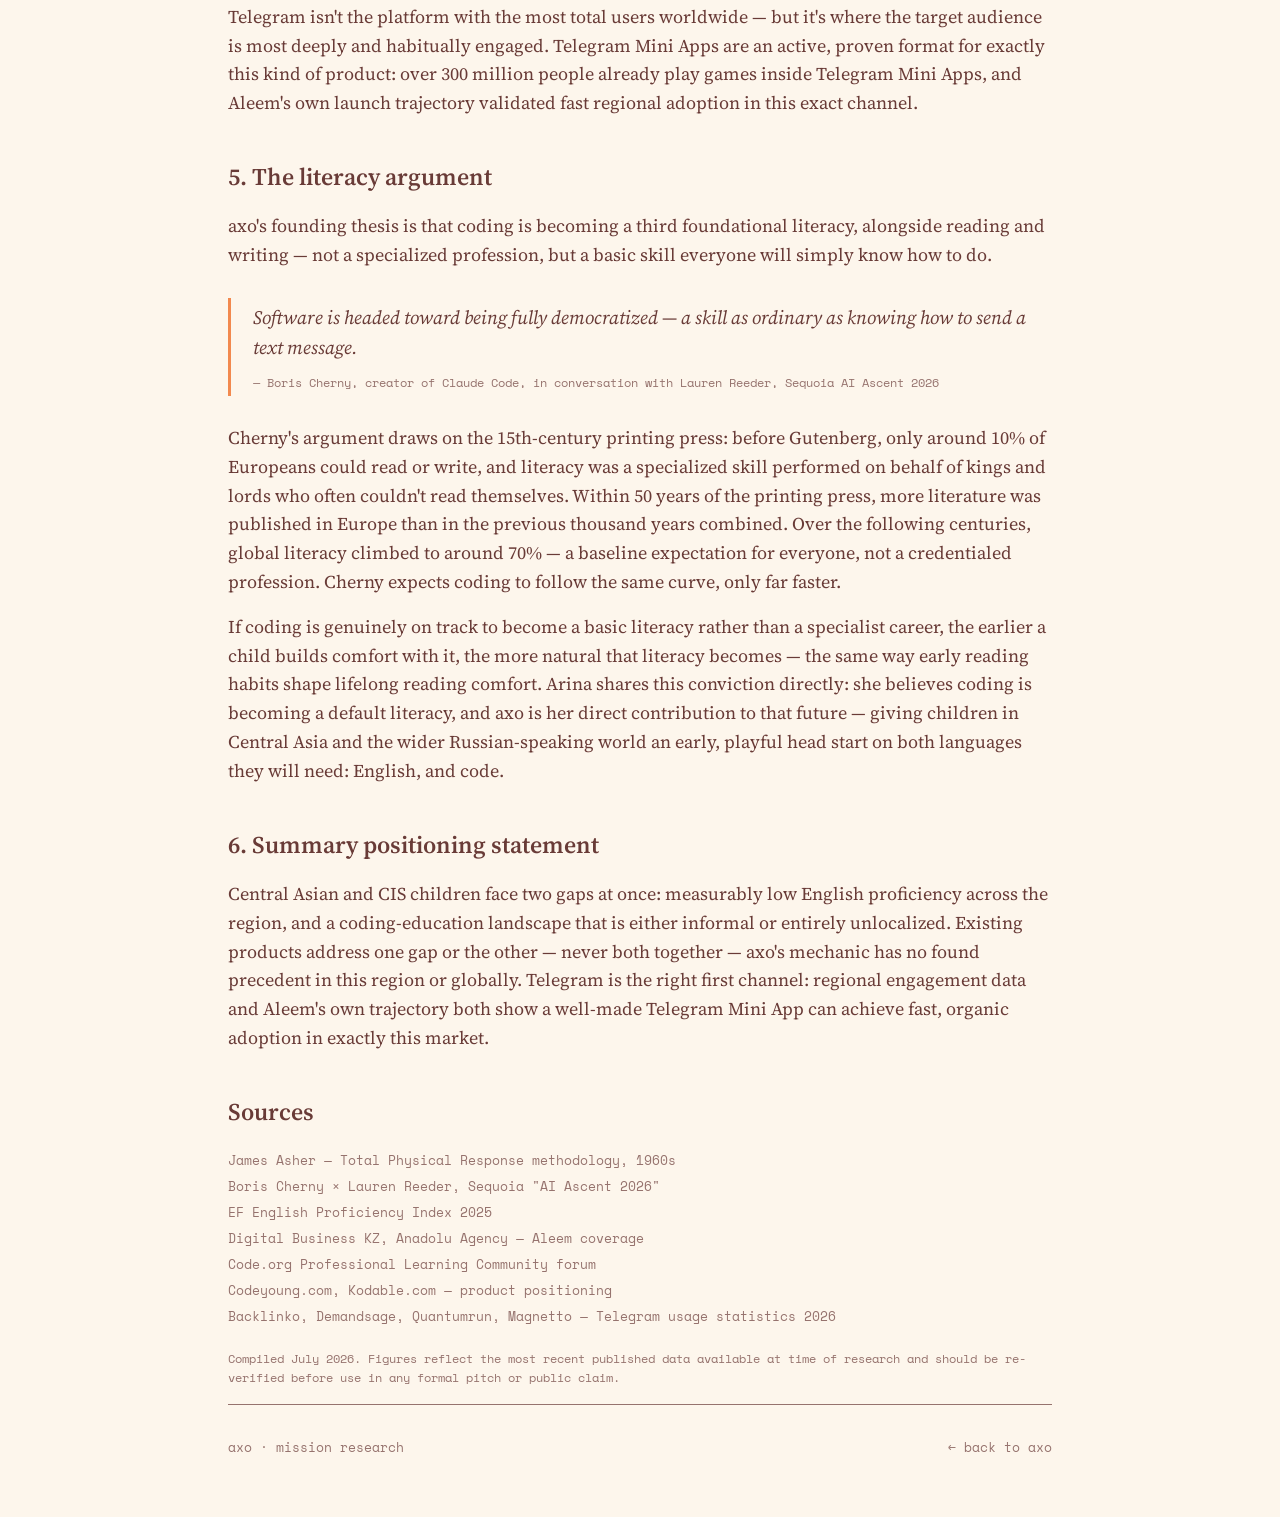
==== commit 501a486c: "Update index, axo-research, and writing pages" ====
--- a/axo-research.html
+++ b/axo-research.html
@@ -94,10 +94,10 @@
     </p>
     <table>
       <tr><th>Country</th><th>EF EPI score (2025)</th><th>Global rank</th></tr>
-      <tr><td>Kyrgyzstan</td><td>443</td><td>104 of 123</td></tr>
-      <tr><td>Uzbekistan</td><td>429</td><td>107 of 123</td></tr>
-      <tr><td>Kazakhstan</td><td>417</td><td>110 of 123</td></tr>
-      <tr><td>Tajikistan</td><td>lower still</td><td>—</td></tr>
+      <tr><td>Kyrgyzstan</td><td>443</td><td>101 of 123</td></tr>
+      <tr><td>Uzbekistan</td><td>429</td><td>104 of 123</td></tr>
+      <tr><td>Kazakhstan</td><td>417</td><td>107 of 123</td></tr>
+      <tr><td>Tajikistan</td><td>lower still</td><td>110 of 123</td></tr>
     </table>
     <p>
       All four sit in the "low" or "very low" proficiency bands — a large population of
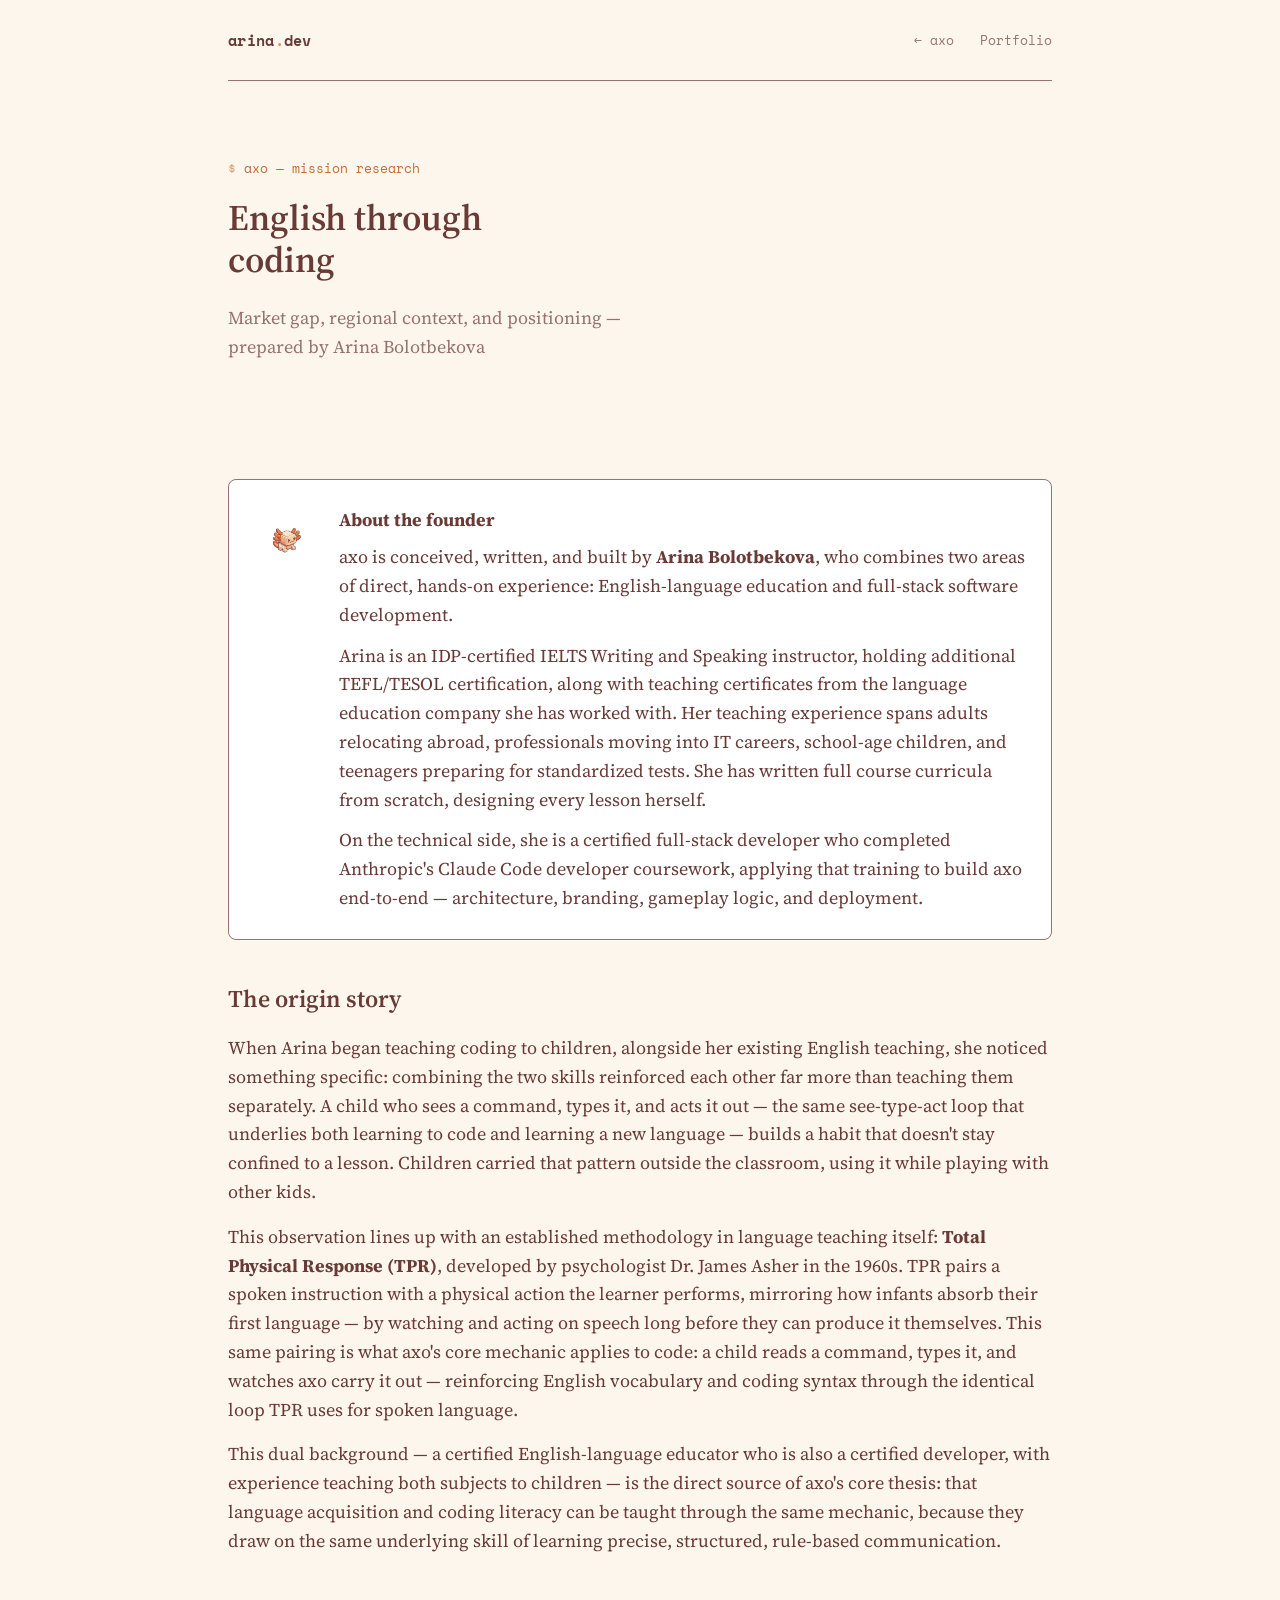
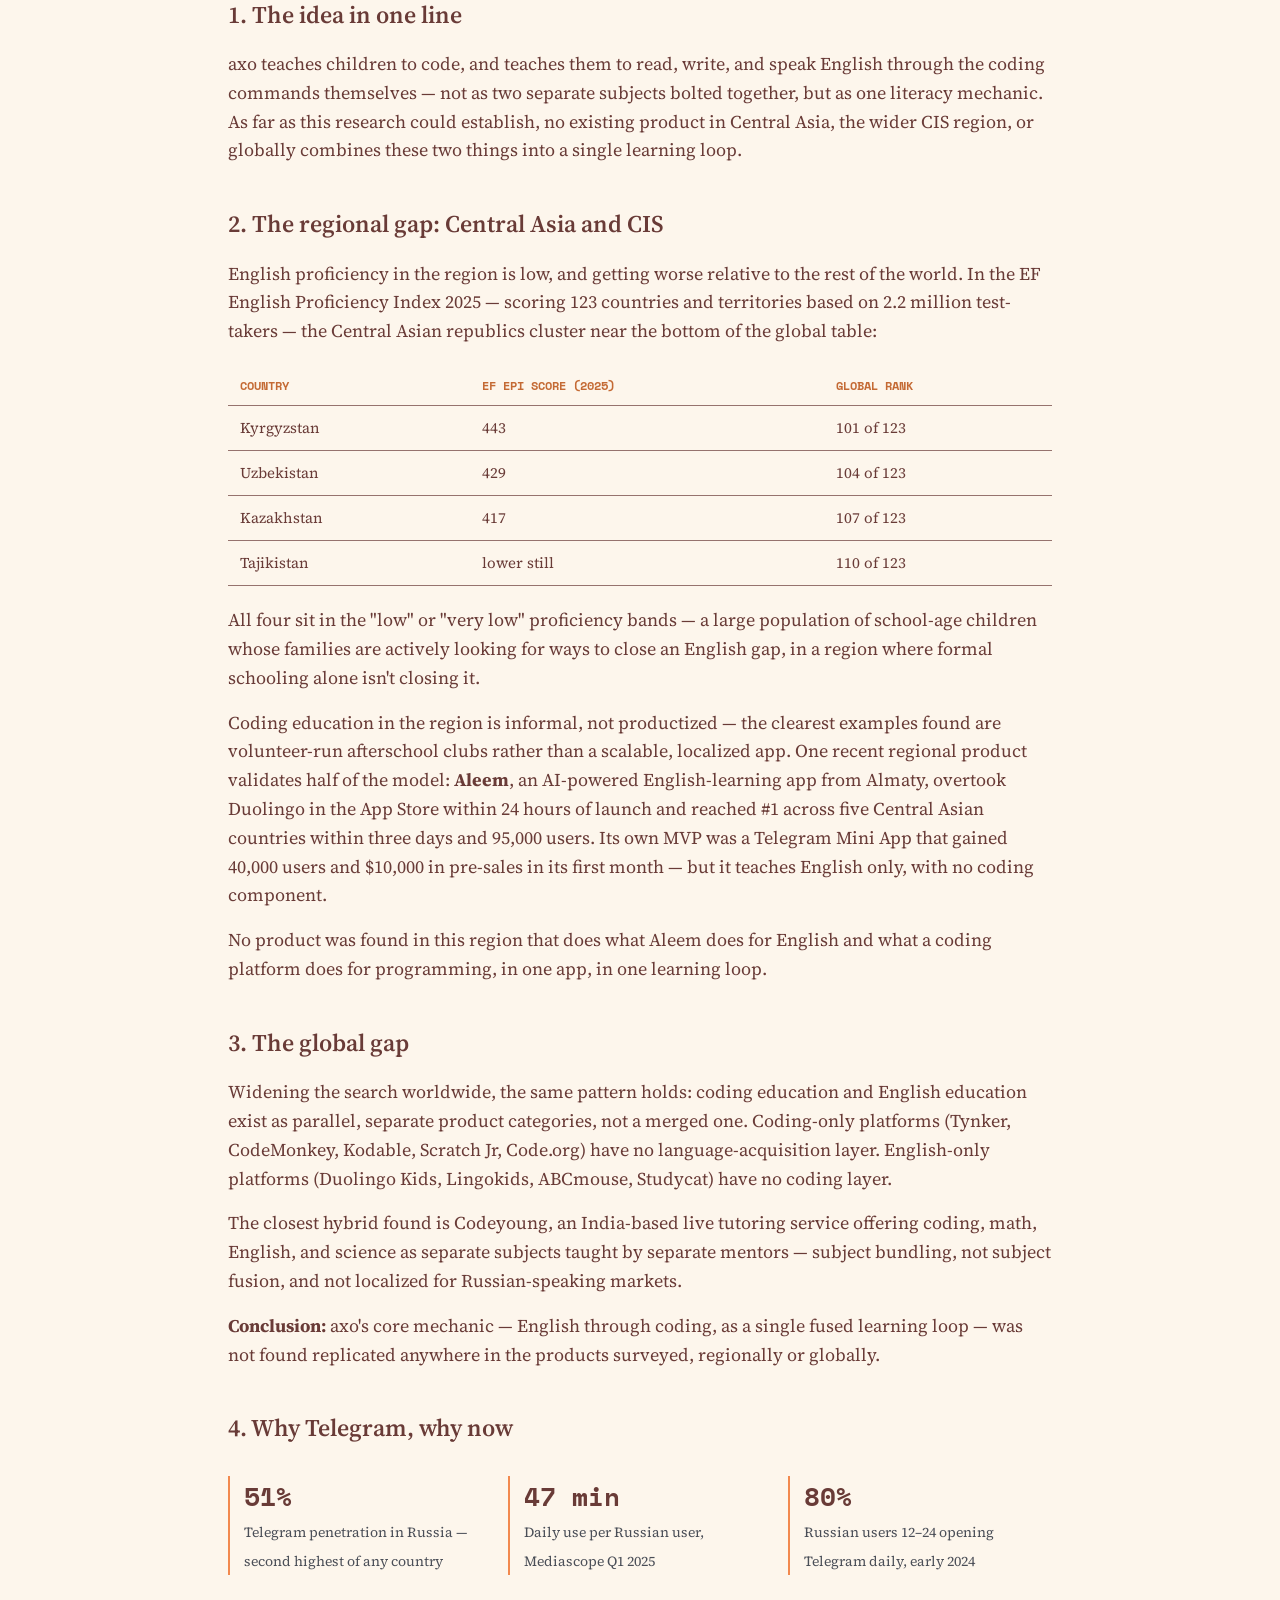
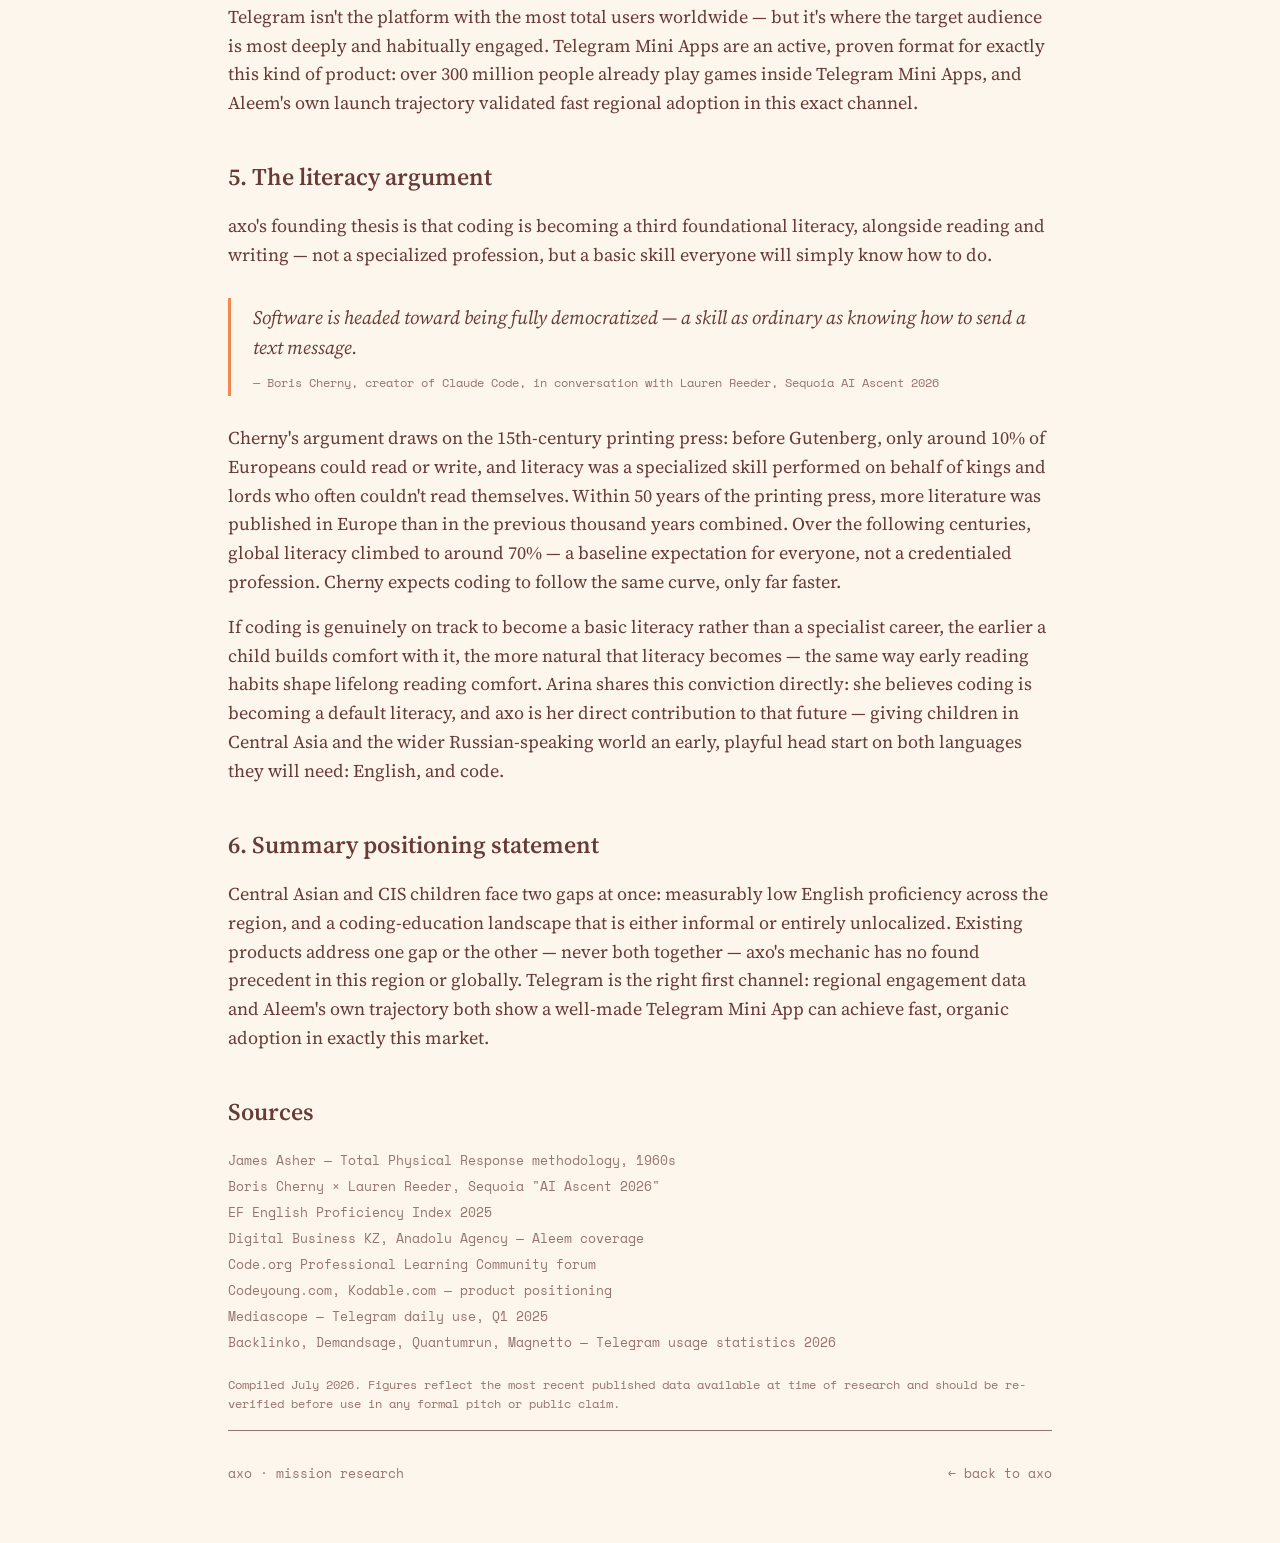
==== commit 9fab64c1: "Rename ILLA to CT-DGBLL and correct stale portfolio claims methodology.html becomes a short note: IL" ====
--- a/axo-research.html
+++ b/axo-research.html
@@ -139,8 +139,8 @@
         <span class="stat-label">Telegram penetration in Russia — second highest of any country</span>
       </div>
       <div class="stat">
-        <span class="stat-num">13 hrs</span>
-        <span class="stat-label">Monthly use per Russian user vs. ~4 hrs global average</span>
+        <span class="stat-num">47 min</span>
+        <span class="stat-label">Daily use per Russian user, Mediascope Q1 2025</span>
       </div>
       <div class="stat">
         <span class="stat-num">80%</span>
@@ -202,6 +202,7 @@
       Digital Business KZ, Anadolu Agency — Aleem coverage<br>
       Code.org Professional Learning Community forum<br>
       Codeyoung.com, Kodable.com — product positioning<br>
+      Mediascope — Telegram daily use, Q1 2025<br>
       Backlinko, Demandsage, Quantumrun, Magnetto — Telegram usage statistics 2026
     </div>
     <p style="font-family:var(--mono); font-size:12px; color:var(--axo-brown-soft); margin-top:20px;">
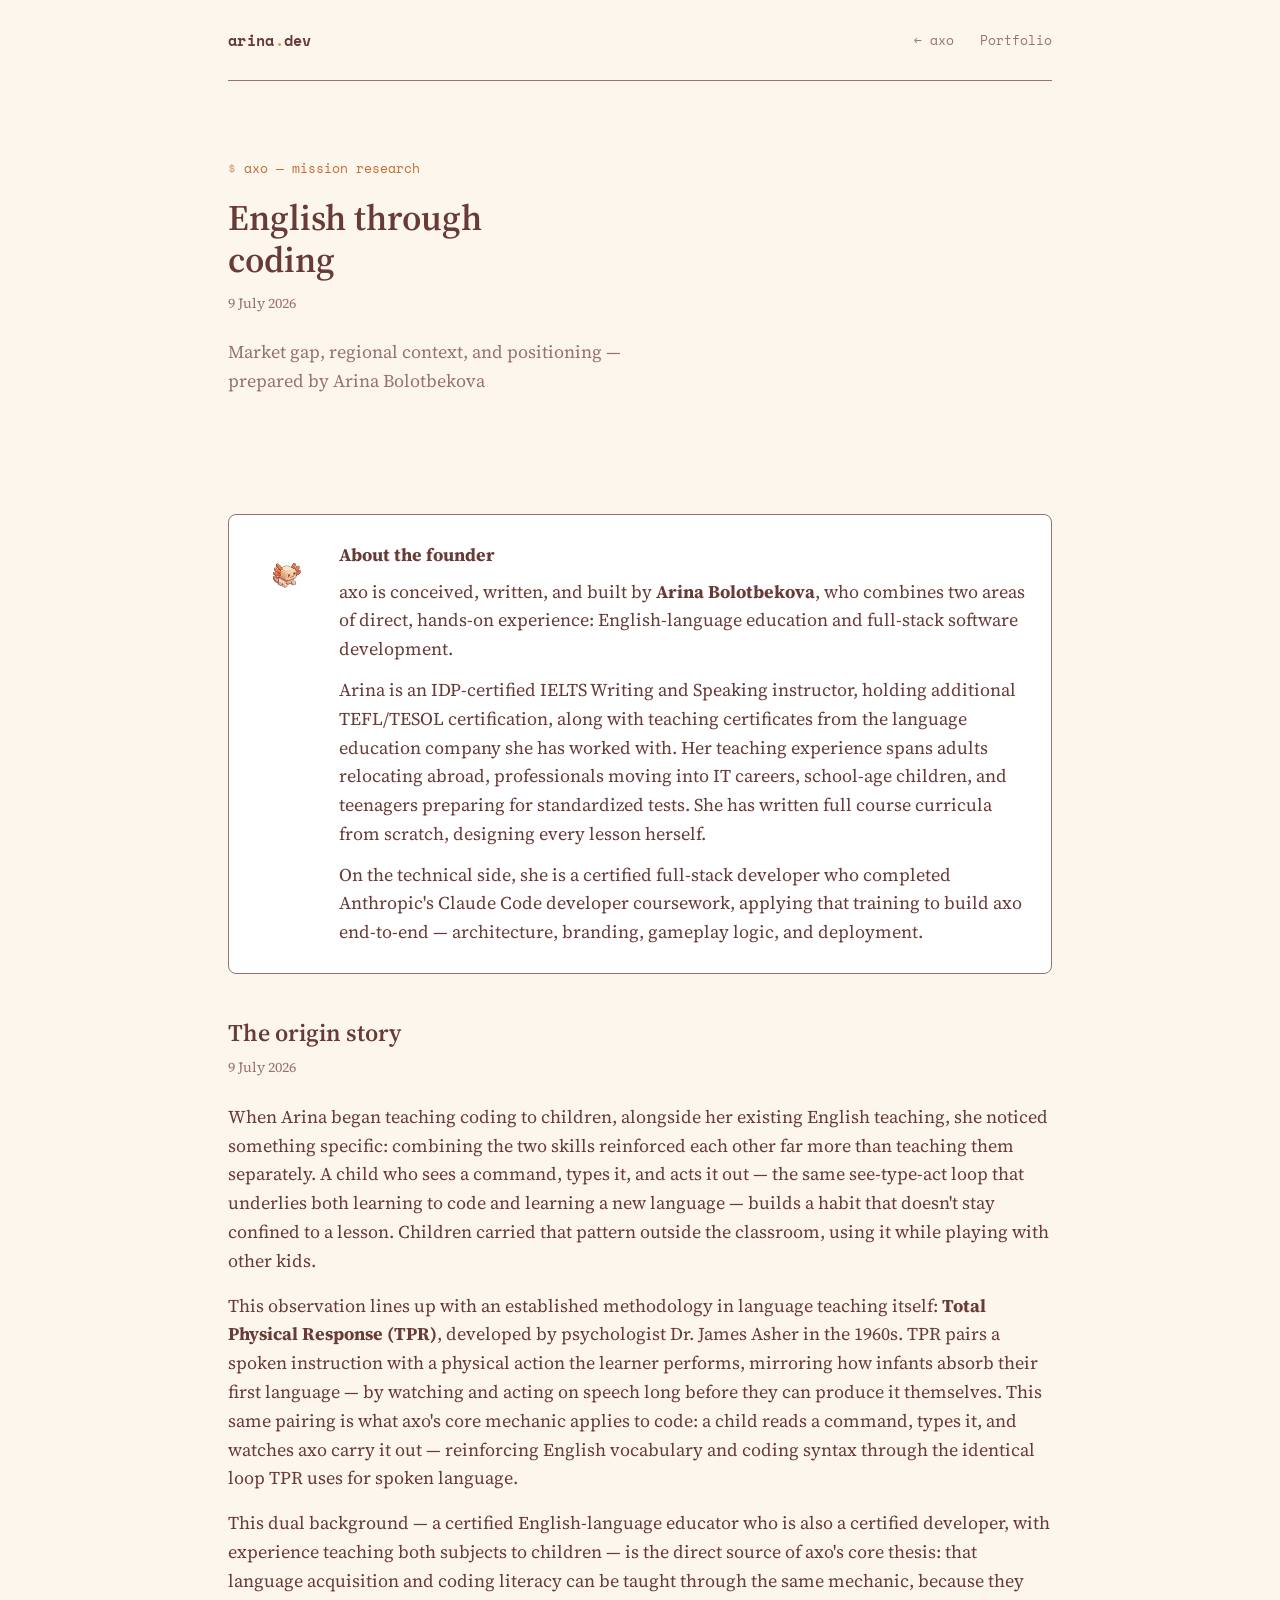
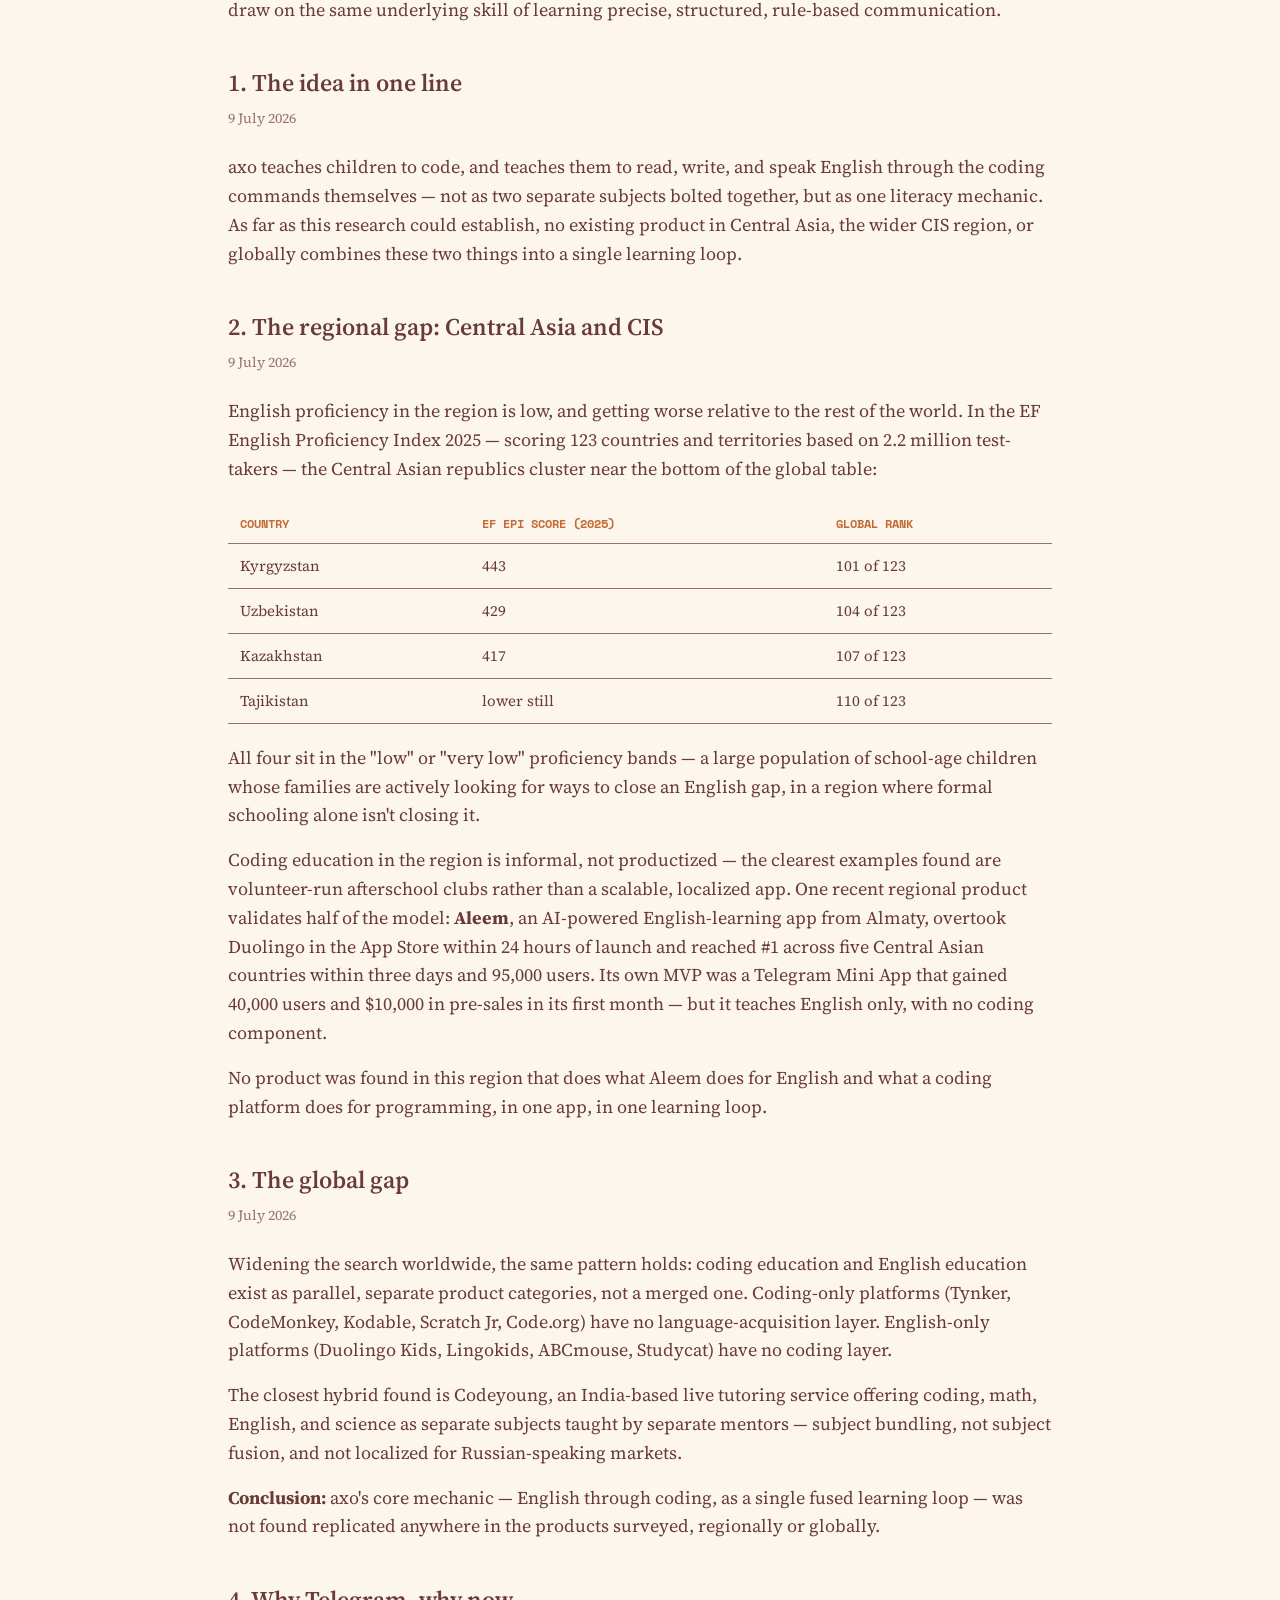
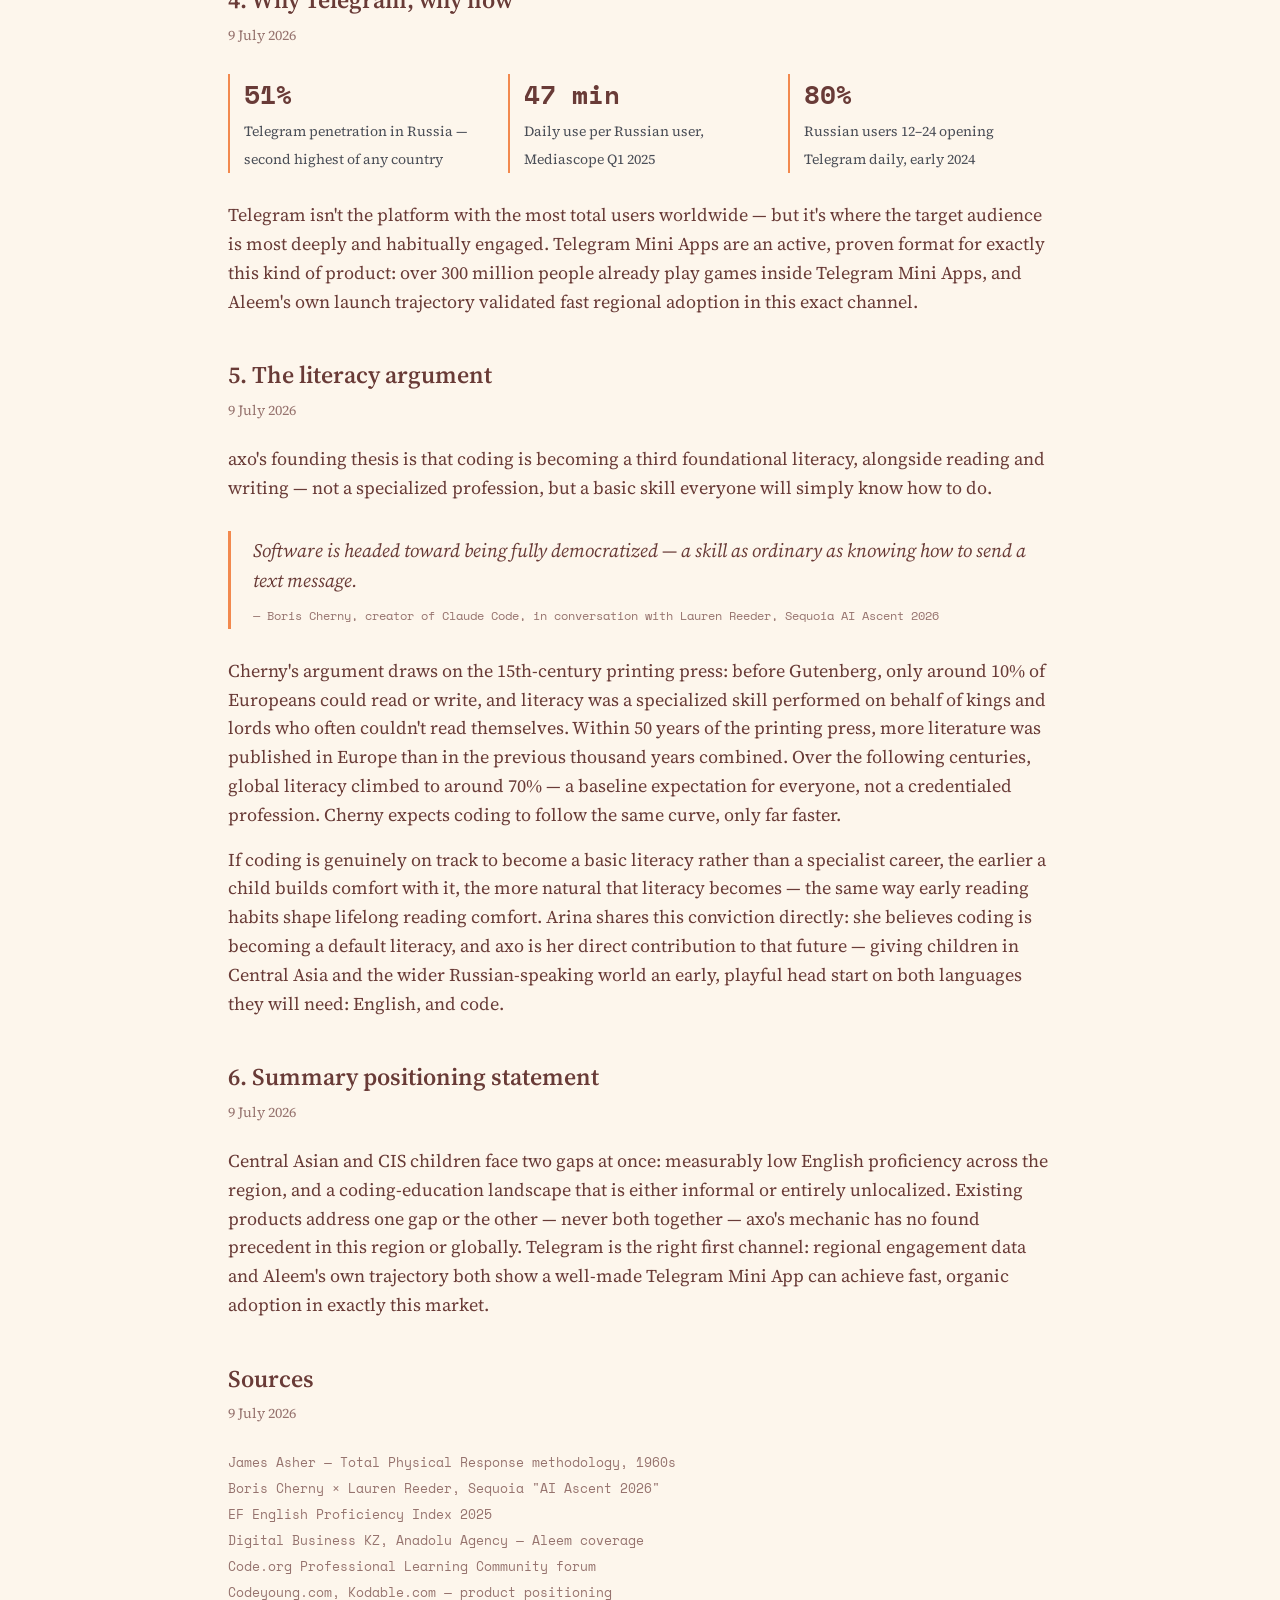
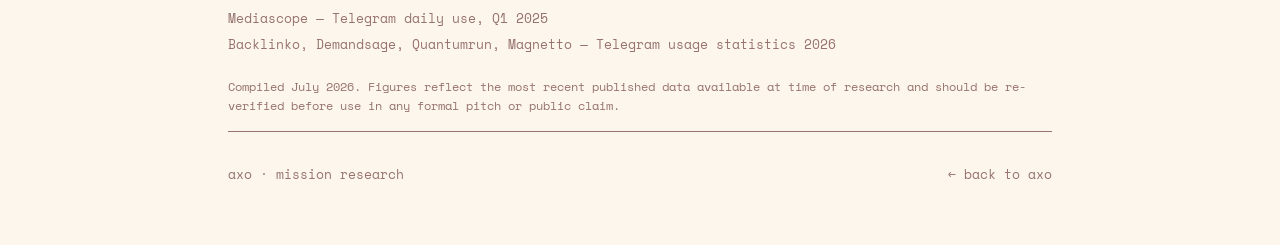
==== commit c1143fcc: "Date every page and section by when it was first published Each h1/h2 gets a small date line under i" ====
--- a/axo-research.html
+++ b/axo-research.html
@@ -20,6 +20,7 @@
   <section class="hero">
     <div class="eyebrow">axo — mission research</div>
     <h1 style="font-size:36px;">English through coding</h1>
+    <p class="pub-date"><time datetime="2026-07-09">9 July 2026</time></p>
     <p class="hero-sub">Market gap, regional context, and positioning — prepared by Arina Bolotbekova</p>
   </section>
 
@@ -51,6 +52,7 @@
     </div>
 
     <h2>The origin story</h2>
+    <p class="pub-date"><time datetime="2026-07-09">9 July 2026</time></p>
     <p>
       When Arina began teaching coding to children, alongside her existing English teaching, she
       noticed something specific: combining the two skills reinforced each other far more than
@@ -78,6 +80,7 @@
     </p>
 
     <h2>1. The idea in one line</h2>
+    <p class="pub-date"><time datetime="2026-07-09">9 July 2026</time></p>
     <p>
       axo teaches children to code, and teaches them to read, write, and speak English through the
       coding commands themselves — not as two separate subjects bolted together, but as one
@@ -86,6 +89,7 @@
     </p>
 
     <h2>2. The regional gap: Central Asia and CIS</h2>
+    <p class="pub-date"><time datetime="2026-07-09">9 July 2026</time></p>
     <p>
       English proficiency in the region is low, and getting worse relative to the rest of the
       world. In the EF English Proficiency Index 2025 — scoring 123 countries and territories
@@ -116,6 +120,7 @@
     <p>No product was found in this region that does what Aleem does for English and what a coding platform does for programming, in one app, in one learning loop.</p>
 
     <h2>3. The global gap</h2>
+    <p class="pub-date"><time datetime="2026-07-09">9 July 2026</time></p>
     <p>
       Widening the search worldwide, the same pattern holds: coding education and English
       education exist as parallel, separate product categories, not a merged one. Coding-only
@@ -133,6 +138,7 @@
     regionally or globally.</p>
 
     <h2>4. Why Telegram, why now</h2>
+    <p class="pub-date"><time datetime="2026-07-09">9 July 2026</time></p>
     <div class="stats">
       <div class="stat">
         <span class="stat-num">51%</span>
@@ -156,6 +162,7 @@
     </p>
 
     <h2>5. The literacy argument</h2>
+    <p class="pub-date"><time datetime="2026-07-09">9 July 2026</time></p>
     <p>
       axo's founding thesis is that coding is becoming a third foundational literacy, alongside
       reading and writing — not a specialized profession, but a basic skill everyone will simply
@@ -185,6 +192,7 @@
     </p>
 
     <h2>6. Summary positioning statement</h2>
+    <p class="pub-date"><time datetime="2026-07-09">9 July 2026</time></p>
     <p>
       Central Asian and CIS children face two gaps at once: measurably low English proficiency
       across the region, and a coding-education landscape that is either informal or entirely
@@ -195,6 +203,7 @@
     </p>
 
     <h2>Sources</h2>
+    <p class="pub-date"><time datetime="2026-07-09">9 July 2026</time></p>
     <div class="sources">
       James Asher — Total Physical Response methodology, 1960s<br>
       Boris Cherny × Lauren Reeder, Sequoia "AI Ascent 2026"<br>
--- a/styles.css
+++ b/styles.css
@@ -151,6 +151,17 @@
   font-weight: 600;
   font-size: 28px;
   margin: 0 0 24px;
+}
+
+/* ---------- PUBLICATION DATE (under a heading) ---------- */
+/* .doc p would otherwise win on margin. Serif, not mono: mono spreads
+   "9 July 2026" too wide. Alignment is inherited, so a date sits left under
+   a section heading and centred under a centred hero title. */
+.pub-date, .doc .pub-date {
+  font-family: var(--serif);
+  font-size: 14px;
+  color: var(--ink-soft);
+  margin: -12px 0 24px;
 }
 
 /* ---------- PROJECT GRID ---------- */
@@ -257,6 +268,7 @@
 .axo-theme footer { border-color: var(--axo-brown-soft); color: var(--axo-brown-soft); }
 .axo-theme footer a:hover { color: var(--axo-orange-dark); }
 .axo-theme .section-label::before { color: var(--axo-brown-soft); }
+.axo-theme .pub-date { color: var(--axo-brown-soft); }
 
 .mascot-hero {
   width: 220px;
@@ -269,6 +281,7 @@
   gap: 20px;
   margin: 32px 0;
 }
+.loop-row--two { grid-template-columns: repeat(2, 1fr); }
 .loop-step {
   background: var(--paper-raised);
   border: 1px solid var(--axo-brown-soft);
@@ -357,6 +370,6 @@
   .card-featured { grid-template-columns: 1fr; text-align: center; }
   .card-featured img { margin: 0 auto; }
   .stats { grid-template-columns: 1fr; }
-  .loop-row { grid-template-columns: 1fr; }
+  .loop-row, .loop-row--two { grid-template-columns: 1fr; }
   .founder-box { flex-direction: column; }
 }
